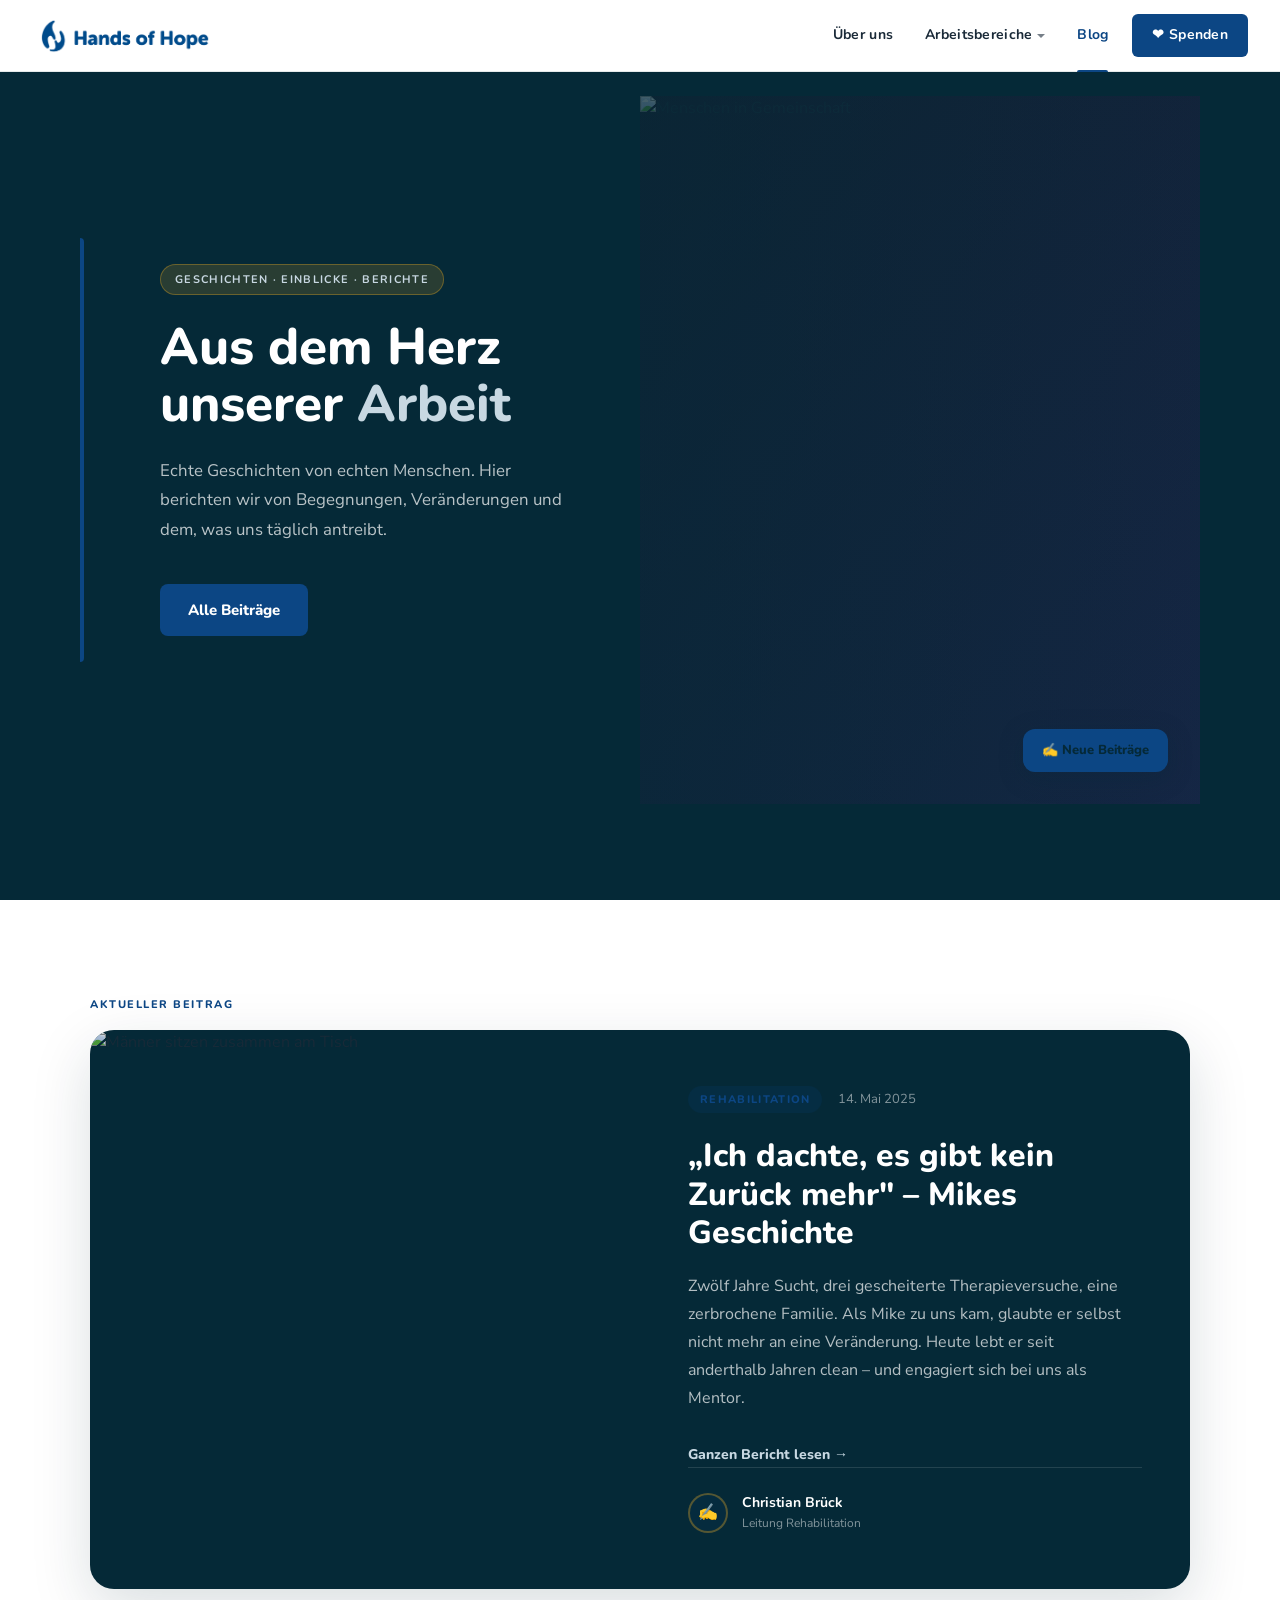
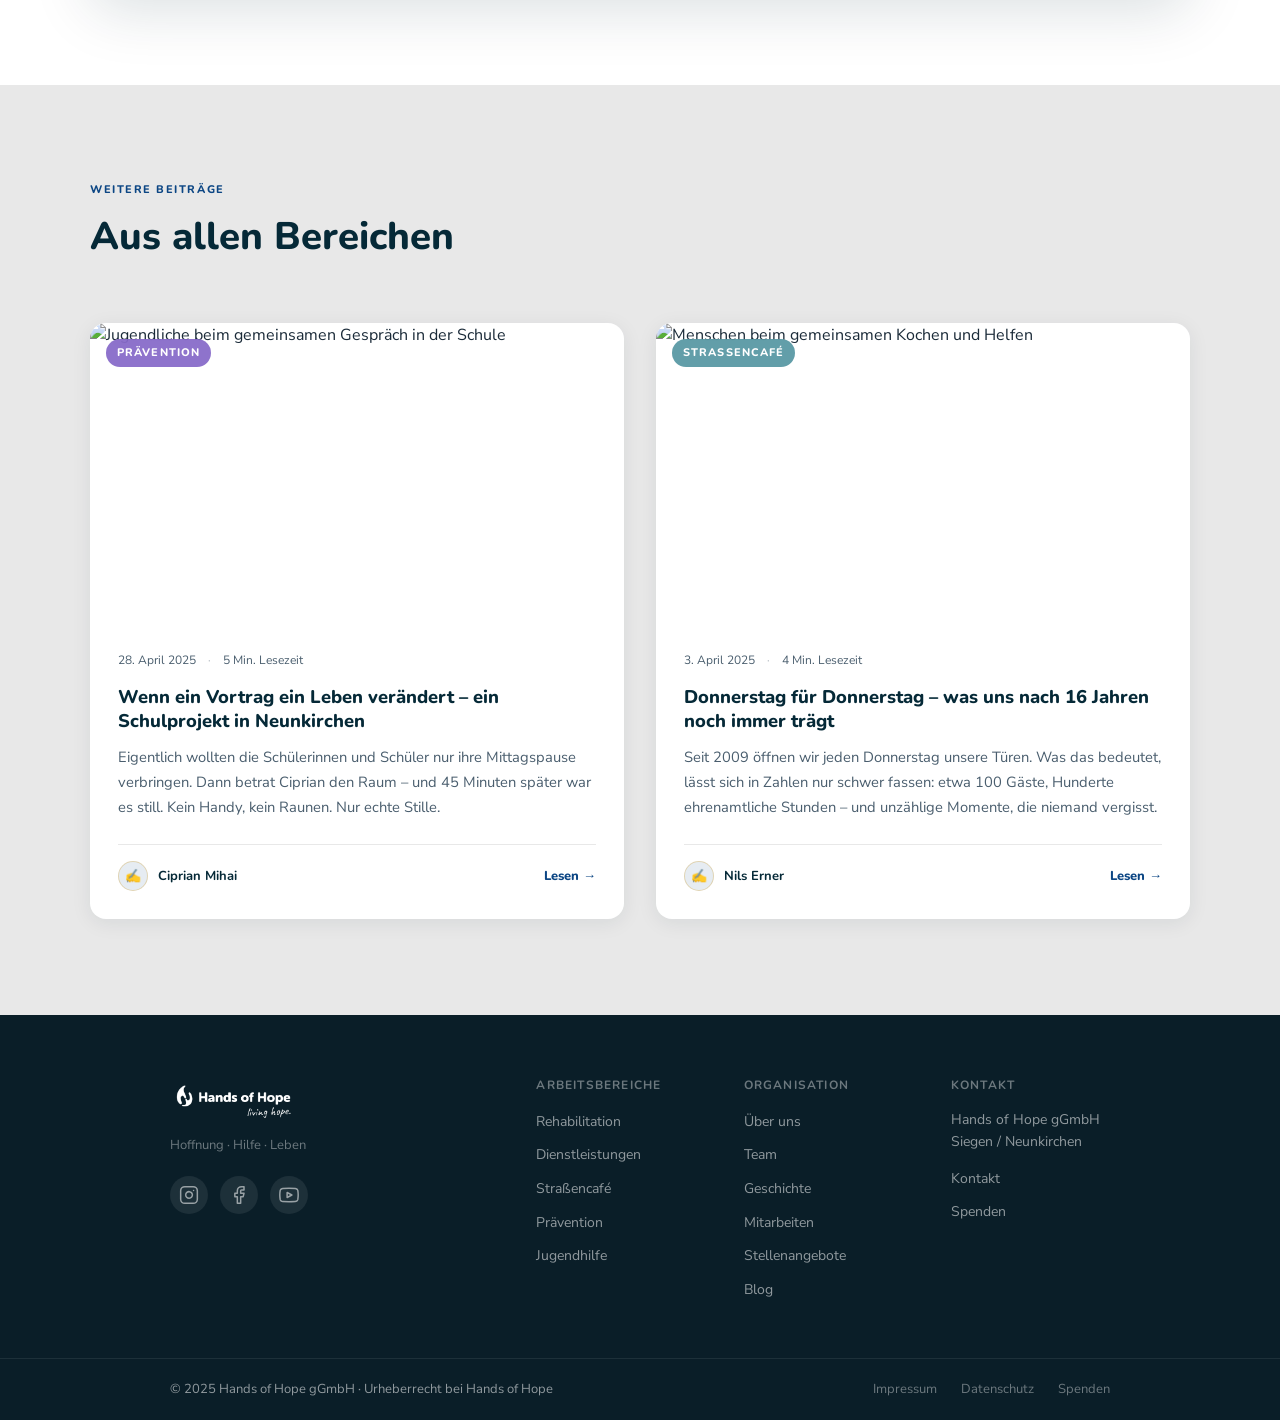
==== blog/index.html @ 9c991dd3 "Sync blog overview placeholder images with homepage blog section https://claude.ai/code/session_011L" ====
<!DOCTYPE html>
<html lang="de">
<head>
  <meta charset="UTF-8">
  <meta name="viewport" content="width=device-width, initial-scale=1.0">
  <meta name="description" content="Blog von Hands of Hope – Geschichten aus unserer Arbeit, Einblicke in Rehabilitation, Straßencafé und Prävention, und Berichte aus unserem Alltag.">
  <title>Blog – Hands of Hope</title>

  <!-- <link rel="icon" href="../assets/favicons/favicon.ico"> -->

  <link rel="stylesheet" href="../styles/main.css">
  <link rel="stylesheet" href="../styles/navigation.css">
  <link rel="stylesheet" href="../styles/layout.css">
  <link rel="stylesheet" href="../styles/typography.css">
  <link rel="stylesheet" href="../styles/sections.css">
  <link rel="stylesheet" href="../styles/forms.css">
  <link rel="stylesheet" href="../styles/gallery.css">
  <link rel="stylesheet" href="../styles/responsive.css">

  <script src="../scripts/includes.js" defer></script>
  <script src="../scripts/navigation.js" defer></script>
  <script src="../scripts/animations.js" defer></script>
  <script src="../scripts/lazyload.js" defer></script>

  <style>
    /* ── REVEAL ── */
    .reveal {
      opacity: 0;
      transform: translateY(24px);
      transition: opacity 0.55s ease, transform 0.55s ease;
    }
    .reveal.revealed { opacity: 1; transform: none; }
    .reveal-delay-1 { transition-delay: 0.1s; }
    .reveal-delay-2 { transition-delay: 0.2s; }
    .reveal-delay-3 { transition-delay: 0.3s; }

    /* ── BLOG ACCENT TOKENS ── */
    :root {
      --blog:      #0c4684;
      --blog-dark: #083672;
      --blog-mid:  #c8d8e2;
      --blog-dim:  rgba(12,70,132,0.1);
    }

    /* ── HERO ── */
    .hero { min-height: 100vh; }
    .hero-content { position: relative; }
    .hero-content::before {
      content: ''; position: absolute; left: 0; top: 20%; bottom: 20%;
      width: 4px; background: var(--blog); border-radius: 0 4px 4px 0;
    }
    .hero h1 em { color: var(--blog-mid); }
    .blog-hero-tag {
      display: inline-flex; align-items: center; gap: 0.5rem;
      background: rgba(206,153,35,0.18); border: 1px solid rgba(206,153,35,0.4);
      color: var(--blog-mid);
      font-family: 'Nunito', sans-serif; font-weight: 700;
      font-size: 11px; letter-spacing: 0.12em; text-transform: uppercase;
      padding: 6px 14px; border-radius: 20px; margin-bottom: 1.5rem; width: fit-content;
    }
    .blog-hero-sub {
      font-size: 1.05rem; color: rgba(255,255,255,0.72);
      max-width: 440px; margin-bottom: 2.5rem; line-height: 1.75;
    }
    .blog-hero-actions { display: flex; gap: 1rem; flex-wrap: wrap; }
    .btn-blog-primary {
      background: var(--blog); color: var(--white);
      font-family: 'Nunito', sans-serif; font-weight: 800; font-size: 15px;
      padding: 14px 28px; border-radius: 8px; text-decoration: none;
      transition: background 0.2s, transform 0.15s; display: inline-block;
    }
    .btn-blog-primary:hover { background: var(--blog-dark); transform: translateY(-1px); }
    .btn-blog-ghost {
      border: 1px solid rgba(255,255,255,0.35); color: var(--white);
      font-family: 'Nunito', sans-serif; font-weight: 700; font-size: 15px;
      padding: 14px 28px; border-radius: 8px; text-decoration: none;
      transition: background 0.2s; display: inline-block;
    }
    .btn-blog-ghost:hover { background: rgba(255,255,255,0.08); }
    .hero-visual { background: #1a1a2e; }
    .hero-visual::after {
      content: ''; position: absolute; inset: 0; z-index: 1;
      background: linear-gradient(to right, rgba(5,41,55,0.55) 0%, rgba(5,41,55,0.08) 100%);
    }
    .blog-hero-badge {
      position: absolute; bottom: 2rem; right: 2rem; z-index: 2;
      background: var(--blog); color: var(--dark);
      font-family: 'Nunito', sans-serif; font-weight: 800; font-size: 13px;
      padding: 0.7rem 1.2rem; border-radius: 12px;
      box-shadow: 0 6px 24px rgba(5,41,55,0.3);
      display: flex; align-items: center; gap: 0.5rem;
    }

    /* ── SECTION LABELS ── */
    .blog-label {
      font-family: 'Nunito', sans-serif; font-weight: 800;
      font-size: 11px; letter-spacing: 0.14em; text-transform: uppercase;
      color: var(--blog); margin-bottom: 1rem;
    }
    .blog-title {
      font-family: 'Nunito', sans-serif; font-weight: 800;
      font-size: clamp(1.8rem, 3vw, 2.4rem); color: var(--dark);
      line-height: 1.15; margin-bottom: 1rem;
    }
    .blog-desc {
      font-size: 1.05rem; color: var(--text-light);
      max-width: 600px; line-height: 1.75; margin-bottom: 3rem;
    }

    /* ── FEATURED POST ── */
    .featured-section {
      background: var(--white);
      padding: var(--section-pad-v) var(--section-pad-h);
    }
    .featured-inner {
      max-width: var(--max-width); margin: 0 auto;
    }
    .featured-card {
      display: grid;
      grid-template-columns: 1fr 1fr;
      gap: 0;
      border-radius: var(--radius-xl);
      overflow: hidden;
      box-shadow: var(--shadow-deep);
      background: var(--dark);
      text-decoration: none;
      color: inherit;
      transition: transform 0.25s ease, box-shadow 0.25s ease;
    }
    .featured-card:hover {
      transform: translateY(-4px);
      box-shadow: 0 28px 70px rgba(5,41,55,0.22);
    }
    .featured-photo {
      position: relative;
      overflow: hidden;
      min-height: 420px;
    }
    .featured-photo img {
      width: 100%; height: 100%;
      object-fit: cover; object-position: center;
      display: block;
      transition: transform 0.45s ease;
    }
    .featured-card:hover .featured-photo img { transform: scale(1.04); }
    .featured-photo-overlay {
      position: absolute; inset: 0;
      background: linear-gradient(to right, rgba(5,41,55,0.18) 0%, rgba(5,41,55,0.02) 100%);
    }
    .featured-content {
      padding: 3.5rem 3rem;
      display: flex; flex-direction: column; justify-content: center;
    }
    .featured-meta {
      display: flex; align-items: center; gap: 1rem;
      margin-bottom: 1.5rem;
    }
    .featured-category {
      background: rgba(12,70,132,0.15); color: var(--blog);
      font-family: 'Nunito', sans-serif; font-weight: 800;
      font-size: 11px; letter-spacing: 0.12em; text-transform: uppercase;
      padding: 5px 12px; border-radius: 20px;
    }
    .featured-date {
      font-size: 13px; color: rgba(255,255,255,0.5);
    }
    .featured-content h2 {
      font-family: 'Nunito', sans-serif; font-weight: 800;
      font-size: clamp(1.5rem, 2.5vw, 2rem); line-height: 1.2;
      color: var(--white); margin-bottom: 1.25rem;
    }
    .featured-content p {
      font-size: 1rem; color: rgba(255,255,255,0.7);
      line-height: 1.75; margin-bottom: 2rem; max-width: 440px;
    }
    .featured-author {
      display: flex; align-items: center; gap: 0.85rem;
      padding-top: 1.5rem;
      border-top: 1px solid rgba(255,255,255,0.12);
    }
    .featured-author-avatar {
      width: 40px; height: 40px; border-radius: 50%;
      background: var(--blog-dim); border: 2px solid rgba(206,153,35,0.4);
      display: flex; align-items: center; justify-content: center;
      font-size: 16px; flex-shrink: 0;
    }
    .featured-author-name {
      font-family: 'Nunito', sans-serif; font-weight: 700;
      font-size: 14px; color: var(--white);
    }
    .featured-author-role {
      font-size: 12px; color: rgba(255,255,255,0.5);
    }
    .read-more {
      display: inline-flex; align-items: center; gap: 0.5rem;
      font-family: 'Nunito', sans-serif; font-weight: 800; font-size: 14px;
      color: var(--blog-mid);
      transition: gap 0.2s;
    }
    .featured-card:hover .read-more { gap: 0.85rem; }

    /* ── POSTS GRID ── */
    .posts-section {
      background: var(--light-bg);
      padding: var(--section-pad-v) var(--section-pad-h);
    }
    .posts-inner { max-width: var(--max-width); margin: 0 auto; }
    .posts-header {
      display: flex; align-items: flex-end; justify-content: space-between;
      margin-bottom: 3rem; gap: 2rem; flex-wrap: wrap;
    }
    .posts-grid {
      display: grid;
      grid-template-columns: repeat(2, 1fr);
      gap: 2rem;
    }
    .post-card {
      background: var(--white);
      border-radius: var(--radius-lg);
      overflow: hidden;
      box-shadow: var(--shadow-card);
      text-decoration: none; color: inherit;
      transition: transform 0.25s ease, box-shadow 0.25s ease;
      display: flex; flex-direction: column;
    }
    .post-card:hover {
      transform: translateY(-4px);
      box-shadow: var(--shadow-hover);
    }
    .post-photo {
      position: relative; overflow: hidden;
      aspect-ratio: 16/9;
    }
    .post-photo img {
      width: 100%; height: 100%;
      object-fit: cover; object-position: center; display: block;
      transition: transform 0.45s ease;
    }
    .post-card:hover .post-photo img { transform: scale(1.05); }
    .post-category-badge {
      position: absolute; top: 1rem; left: 1rem; z-index: 1;
      font-family: 'Nunito', sans-serif; font-weight: 800;
      font-size: 11px; letter-spacing: 0.1em; text-transform: uppercase;
      padding: 5px 11px; border-radius: 20px;
      backdrop-filter: blur(8px);
    }
    .badge-rehab    { background: rgba(194,116,64,0.85); color: #fff; }
    .badge-cafe     { background: rgba(71,142,154,0.85); color: #fff; }
    .badge-prev     { background: rgba(123,91,196,0.85); color: #fff; }
    .badge-dienst   { background: rgba(58,140,110,0.85); color: #fff; }
    .badge-allg     { background: rgba(5,41,55,0.75);    color: rgba(255,255,255,0.9); }
    .post-body {
      padding: 1.75rem;
      flex: 1; display: flex; flex-direction: column;
    }
    .post-meta {
      display: flex; align-items: center; gap: 0.75rem;
      margin-bottom: 0.9rem; font-size: 12px; color: var(--text-light);
    }
    .post-meta-dot { opacity: 0.4; }
    .post-card h3 {
      font-family: 'Nunito', sans-serif; font-weight: 800;
      font-size: 1.15rem; line-height: 1.3;
      color: var(--dark); margin-bottom: 0.75rem;
    }
    .post-card p {
      font-size: 0.92rem; color: var(--text-light);
      line-height: 1.7; margin-bottom: 1.5rem; flex: 1;
    }
    .post-footer {
      display: flex; align-items: center; justify-content: space-between;
      padding-top: 1rem;
      border-top: 1px solid var(--light-bg);
    }
    .post-author {
      display: flex; align-items: center; gap: 0.6rem;
    }
    .post-author-avatar {
      width: 30px; height: 30px; border-radius: 50%;
      background: var(--blog-dim); border: 1.5px solid rgba(206,153,35,0.3);
      display: flex; align-items: center; justify-content: center;
      font-size: 13px;
    }
    .post-author-name {
      font-family: 'Nunito', sans-serif; font-weight: 700;
      font-size: 13px; color: var(--dark);
    }
    .post-read-more {
      font-family: 'Nunito', sans-serif; font-weight: 800; font-size: 13px;
      color: var(--blog); display: inline-flex; align-items: center; gap: 0.35rem;
      transition: gap 0.2s;
    }
    .post-card:hover .post-read-more { gap: 0.6rem; }

    /* ── RESPONSIVE ── */
    @media (max-width: 900px) {
      .featured-card { grid-template-columns: 1fr; }
      .featured-photo { min-height: 260px; }
      .posts-grid { grid-template-columns: 1fr; }
      .posts-header { flex-direction: column; align-items: flex-start; }
      .hero-visual { height: 260px; }
    }
    @media (max-width: 600px) {
      .blog-hero-badge { display: none; }
    }
  </style>
</head>
<body>

  <div data-include="header"></div>

  <main id="main-content">

    <!-- HERO -->
    <section class="hero" aria-label="Blog">
      <div class="hero-content">
        <span class="blog-hero-tag">Geschichten · Einblicke · Berichte</span>
        <h1>Aus dem Herz<br>unserer <em>Arbeit</em></h1>
        <p class="blog-hero-sub">Echte Geschichten von echten Menschen. Hier berichten wir von Begegnungen, Veränderungen und dem, was uns täglich antreibt.</p>
        <div class="blog-hero-actions">
          <a href="#beitraege" class="btn-blog-primary">Alle Beiträge</a>
        </div>
      </div>
      <div class="hero-visual" aria-hidden="true">
        <div class="hero-photo-wrap">
          <img
              src="https://images.unsplash.com/photo-1506794778202-cad84cf45f1d?w=1200&q=80"
            alt="Menschen in Gemeinschaft"
            loading="eager"
          >
          <div class="hero-photo-overlay"></div>
        </div>
        <div class="blog-hero-badge">✍️ Neue Beiträge</div>
      </div>
    </section>


    <!-- FEATURED POST -->
    <section class="featured-section" aria-label="Aktueller Beitrag">
      <div class="featured-inner">

        <div class="blog-label reveal">Aktueller Beitrag</div>
        <a href="#" class="featured-card reveal">
          <div class="featured-photo">
            <img
              src="https://images.unsplash.com/photo-1506794778202-cad84cf45f1d?w=1200&q=80"
              alt="Männer sitzen zusammen am Tisch"
              loading="lazy"
            >
            <div class="featured-photo-overlay"></div>
          </div>
          <div class="featured-content">
            <div class="featured-meta">
              <span class="featured-category">Rehabilitation</span>
              <span class="featured-date">14. Mai 2025</span>
            </div>
            <h2>„Ich dachte, es gibt kein Zurück mehr" – Mikes Geschichte</h2>
            <p>
              Zwölf Jahre Sucht, drei gescheiterte Therapieversuche, eine zerbrochene Familie. Als Mike zu uns kam, glaubte er selbst nicht mehr an eine Veränderung. Heute lebt er seit anderthalb Jahren clean – und engagiert sich bei uns als Mentor.
            </p>
            <span class="read-more">Ganzen Bericht lesen →</span>
            <div class="featured-author">
              <div class="featured-author-avatar">✍️</div>
              <div>
                <div class="featured-author-name">Christian Brück</div>
                <div class="featured-author-role">Leitung Rehabilitation</div>
              </div>
            </div>
          </div>
        </a>

      </div>
    </section>


    <!-- POSTS GRID -->
    <section class="posts-section" id="beitraege" aria-label="Weitere Beiträge">
      <div class="posts-inner">

        <div class="posts-header">
          <div>
            <div class="blog-label reveal">Weitere Beiträge</div>
            <h2 class="blog-title reveal">Aus allen Bereichen</h2>
          </div>
        </div>

        <div class="posts-grid">

          <!-- Post 2 -->
          <a href="#" class="post-card reveal">
            <div class="post-photo">
              <img
                src="https://images.unsplash.com/photo-1509062522246-3755977927d7?w=800&q=80"
                alt="Jugendliche beim gemeinsamen Gespräch in der Schule"
                loading="lazy"
              >
              <span class="post-category-badge badge-prev">Prävention</span>
            </div>
            <div class="post-body">
              <div class="post-meta">
                <span>28. April 2025</span>
                <span class="post-meta-dot">·</span>
                <span>5 Min. Lesezeit</span>
              </div>
              <h3>Wenn ein Vortrag ein Leben verändert – ein Schulprojekt in Neunkirchen</h3>
              <p>
                Eigentlich wollten die Schülerinnen und Schüler nur ihre Mittagspause verbringen. Dann betrat Ciprian den Raum – und 45 Minuten später war es still. Kein Handy, kein Raunen. Nur echte Stille.
              </p>
              <div class="post-footer">
                <div class="post-author">
                  <div class="post-author-avatar">✍️</div>
                  <span class="post-author-name">Ciprian Mihai</span>
                </div>
                <span class="post-read-more">Lesen →</span>
              </div>
            </div>
          </a>

          <!-- Post 3 -->
          <a href="#" class="post-card reveal reveal-delay-1">
            <div class="post-photo">
              <img
                src="https://images.unsplash.com/photo-1445116572660-236099ec97a0?w=800&q=80"
                alt="Menschen beim gemeinsamen Kochen und Helfen"
                loading="lazy"
              >
              <span class="post-category-badge badge-cafe">Straßencafé</span>
            </div>
            <div class="post-body">
              <div class="post-meta">
                <span>3. April 2025</span>
                <span class="post-meta-dot">·</span>
                <span>4 Min. Lesezeit</span>
              </div>
              <h3>Donnerstag für Donnerstag – was uns nach 16 Jahren noch immer trägt</h3>
              <p>
                Seit 2009 öffnen wir jeden Donnerstag unsere Türen. Was das bedeutet, lässt sich in Zahlen nur schwer fassen: etwa 100 Gäste, Hunderte ehrenamtliche Stunden – und unzählige Momente, die niemand vergisst.
              </p>
              <div class="post-footer">
                <div class="post-author">
                  <div class="post-author-avatar">✍️</div>
                  <span class="post-author-name">Nils Erner</span>
                </div>
                <span class="post-read-more">Lesen →</span>
              </div>
            </div>
          </a>

        </div>
      </div>
    </section>



  </main>

  <div data-include="footer"></div>

</body>
</html>
---- styles/main.css ----
/* ============================================================
   HANDS OF HOPE – main.css
   Design Tokens, Reset, Base
   ============================================================ */

/* ── GOOGLE FONTS ── */
@import url('https://fonts.googleapis.com/css2?family=Nunito:wght@400;600;700;800;900&family=Nunito+Sans:wght@400;500;600&display=swap');

/* ── DESIGN TOKENS ── */
:root {
  /* Brand Colours */
  --dark:       #052937;
  --blue:       #0c4684;
  --mid-blue:   #c8d8e2;
  --light-bg:   #e8e8e8;
  --house:      #478e9a;   /* Straßencafé */
  --green:      #7f9628;   /* Dienstleistungen */
  --yellow:     #ce9923;   /* Blog / Highlights */
  --red:        #da4f38;   /* Prävention */
  --white:      #ffffff;

  /* Text */
  --text:       #1a2a38;
  --text-light: #4a5e6e;

  /* Spacing */
  --section-pad-v: 6rem;
  --section-pad-h: 5rem;
  --max-width: 1100px;

  /* Border Radius */
  --radius-sm:  6px;
  --radius-md:  12px;
  --radius-lg:  16px;
  --radius-xl:  24px;

  /* Shadows */
  --shadow-card:  0 4px 20px rgba(5,41,55,0.08);
  --shadow-hover: 0 12px 40px rgba(5,41,55,0.14);
  --shadow-deep:  0 20px 60px rgba(5,41,55,0.15);

  /* Transitions */
  --transition: 0.22s ease;

  /* Nav */
  --nav-height: 72px;
}

/* ── RESET ── */
*, *::before, *::after {
  box-sizing: border-box;
  margin: 0;
  padding: 0;
}

html {
  scroll-behavior: smooth;
  -webkit-text-size-adjust: 100%;
}

body {
  font-family: 'Nunito Sans', sans-serif;
  font-size: 16px;
  line-height: 1.6;
  color: var(--text);
  background: var(--white);
  -webkit-font-smoothing: antialiased;
  -moz-osx-font-smoothing: grayscale;
}

img, svg, video {
  display: block;
  max-width: 100%;
}

a {
  color: inherit;
  text-decoration: none;
}

ul, ol { list-style: none; }

button {
  cursor: pointer;
  border: none;
  background: none;
  font: inherit;
}

input, textarea, select {
  font: inherit;
  color: inherit;
}

/* ── TYPOGRAPHY BASE ── */
h1, h2, h3, h4, h5, h6 {
  font-family: 'Nunito', sans-serif;
  font-weight: 800;
  line-height: 1.15;
  color: var(--dark);
}

/* ── UTILITY CLASSES ── */
.section-inner {
  max-width: var(--max-width);
  margin: 0 auto;
}

.section-label {
  font-family: 'Nunito', sans-serif;
  font-weight: 800;
  font-size: 11px;
  letter-spacing: 0.14em;
  text-transform: uppercase;
  color: var(--blue);
  margin-bottom: 0.85rem;
  display: block;
}

.section-title {
  font-size: clamp(1.8rem, 3vw, 2.5rem);
  color: var(--dark);
  margin-bottom: 1.1rem;
}

.section-desc {
  font-size: 1.05rem;
  color: var(--text-light);
  max-width: 560px;
  line-height: 1.75;
  margin-bottom: 2.75rem;
}

/* ── BUTTONS ── */
.btn {
  display: inline-flex;
  align-items: center;
  gap: 0.5rem;
  font-family: 'Nunito', sans-serif;
  font-weight: 800;
  font-size: 15px;
  padding: 13px 26px;
  border-radius: var(--radius-sm);
  text-decoration: none;
  transition: background var(--transition), transform var(--transition), color var(--transition), border-color var(--transition);
  cursor: pointer;
  border: 2px solid transparent;
  white-space: nowrap;
}

.btn-primary {
  background: var(--mid-blue);
  color: var(--dark);
}
.btn-primary:hover {
  background: #dae8f0;
  transform: translateY(-1px);
}

.btn-blue {
  background: var(--blue);
  color: var(--white);
}
.btn-blue:hover {
  background: var(--dark);
  transform: translateY(-1px);
}

.btn-ghost {
  border-color: rgba(255,255,255,0.35);
  color: var(--white);
}
.btn-ghost:hover {
  background: rgba(255,255,255,0.08);
}

.btn-outline {
  border-color: var(--blue);
  color: var(--blue);
}
.btn-outline:hover {
  background: var(--blue);
  color: var(--white);
}

/* ── SKIP LINK (Accessibility) ── */
.skip-link {
  position: absolute;
  top: -100px;
  left: 1rem;
  background: var(--blue);
  color: var(--white);
  padding: 0.5rem 1rem;
  border-radius: 0 0 var(--radius-sm) var(--radius-sm);
  font-family: 'Nunito', sans-serif;
  font-weight: 700;
  z-index: 9999;
  transition: top 0.2s;
}
.skip-link:focus { top: 0; }

/* ── VISUALLY HIDDEN ── */
.sr-only {
  position: absolute;
  width: 1px;
  height: 1px;
  padding: 0;
  margin: -1px;
  overflow: hidden;
  clip: rect(0,0,0,0);
  white-space: nowrap;
  border: 0;
}

/* ── PAGE LOAD TRANSITION ── */
body {
  opacity: 0;
  animation: pageIn 0.35s ease forwards;
  animation-delay: 0.05s;
}

@keyframes pageIn {
  to { opacity: 1; }
}

/* ── COMPONENT LOADING STATE ── */
[data-include] {
  min-height: var(--nav-height); /* prevent layout shift while header loads */
}
---- styles/navigation.css ----
/* ============================================================
   HANDS OF HOPE – navigation.css
   ============================================================ */

/* ── NAV WRAPPER ── */
body > nav {
  position: fixed;
  top: 0; left: 0; right: 0;
  z-index: 200;
  height: var(--nav-height);
  background: var(--white);
  border-bottom: 1px solid rgba(5,41,55,0.1);
  padding: 0 2rem;
  display: flex;
  align-items: center;
  justify-content: space-between;
  transition: box-shadow var(--transition);
}

body > nav.scrolled {
  box-shadow: 0 2px 20px rgba(5,41,55,0.08);
}

/* ── LOGO ── */
.nav-logo {
  display: flex;
  align-items: center;
  flex-shrink: 0;
  text-decoration: none;
}

.nav-logo img {
  height: 50px;
  width: auto;
}

/* Fallback text logo (shown when image missing) */
.nav-logo-text {
  font-family: 'Nunito', sans-serif;
  font-weight: 900;
  font-size: 1.15rem;
  color: var(--dark);
  letter-spacing: -0.02em;
}

.nav-logo-text span { color: var(--blue); }

/* ── MAIN LINKS ── */
.nav-links {
  display: flex;
  align-items: center;
  gap: 0;
  list-style: none;
}

.nav-links > li { position: relative; }

.nav-links > li > a {
  display: flex;
  align-items: center;
  height: var(--nav-height);
  padding: 0 1rem;
  font-family: 'Nunito', sans-serif;
  font-weight: 700;
  font-size: 14px;
  color: var(--text);
  letter-spacing: 0.02em;
  transition: color var(--transition);
  white-space: nowrap;
}

.nav-links > li > a:hover { color: var(--blue); }
.nav-links > li > a.active { color: var(--blue); }

/* active bar indicator */
.nav-links > li > a.active::after {
  content: '';
  position: absolute;
  bottom: 0;
  left: 1rem;
  right: 1rem;
  height: 2px;
  background: var(--blue);
  border-radius: 2px 2px 0 0;
}

/* ── SPENDEN BUTTON (last item) ── */
.nav-links > li.nav-cta {
  display: flex;
  align-items: center;
  margin-left: 0.5rem;
}

.nav-links > li.nav-cta > a {
  height: auto;
  background: var(--blue);
  color: var(--white);
  padding: 10px 20px;
  border-radius: var(--radius-sm);
  font-size: 14px;
  transition: background var(--transition);
}

.nav-links > li.nav-cta > a:hover {
  background: var(--dark);
  color: var(--white);
}

.nav-links > li.nav-cta > a.active::after { display: none; }

/* ── DROPDOWN ── */
.nav-dropdown {
  position: absolute;
  top: calc(var(--nav-height) - 2px);
  left: 0;
  min-width: 220px;
  background: var(--white);
  border: 1px solid rgba(5,41,55,0.1);
  border-top: 2px solid var(--blue);
  border-radius: 0 0 var(--radius-md) var(--radius-md);
  box-shadow: 0 8px 30px rgba(5,41,55,0.12);
  padding: 0.5rem 0;
  list-style: none;
  opacity: 0;
  pointer-events: none;
  transform: translateY(6px);
  transition: opacity 0.2s ease, transform 0.2s ease;
  z-index: 201;
}

.nav-links > li:hover .nav-dropdown,
.nav-links > li:focus-within .nav-dropdown {
  opacity: 1;
  pointer-events: all;
  transform: translateY(0);
}

.nav-dropdown li a {
  display: block;
  padding: 0.6rem 1.25rem;
  font-family: 'Nunito', sans-serif;
  font-weight: 600;
  font-size: 13.5px;
  color: var(--text);
  transition: background var(--transition), color var(--transition);
}

.nav-dropdown li a:hover {
  background: var(--light-bg);
  color: var(--blue);
}

/* dropdown arrow indicator */
.nav-has-dropdown > a::after {
  content: '';
  display: inline-block;
  width: 0;
  height: 0;
  border-left: 4px solid transparent;
  border-right: 4px solid transparent;
  border-top: 4px solid currentColor;
  margin-left: 5px;
  transition: transform 0.2s;
  opacity: 0.6;
}

.nav-has-dropdown:hover > a::after {
  transform: rotate(180deg);
}

/* ── BURGER BUTTON ── */
.burger {
  display: none;
  flex-direction: column;
  justify-content: center;
  gap: 5px;
  width: 40px;
  height: 40px;
  background: none;
  border: none;
  cursor: pointer;
  padding: 4px;
  border-radius: var(--radius-sm);
  transition: background var(--transition);
}

.burger:hover { background: rgba(5,41,55,0.06); }

.burger span {
  display: block;
  width: 24px;
  height: 2px;
  background: var(--dark);
  border-radius: 2px;
  transition: transform 0.25s ease, opacity 0.25s ease;
  transform-origin: center;
}

.burger.open span:nth-child(1) { transform: translateY(7px) rotate(45deg); }
.burger.open span:nth-child(2) { opacity: 0; transform: scaleX(0); }
.burger.open span:nth-child(3) { transform: translateY(-7px) rotate(-45deg); }

/* ── PAGE OFFSET ── */
.nav-spacer {
  height: var(--nav-height);
}

/* ── RESPONSIVE ── */
@media (max-width: 900px) {
  body > nav { padding: 0 1.5rem; }

  .burger { display: flex; }

  .nav-links {
    position: fixed;
    top: var(--nav-height);
    left: 0; right: 0;
    background: var(--white);
    border-bottom: 1px solid rgba(5,41,55,0.1);
    flex-direction: column;
    align-items: stretch;
    padding: 1rem 1.5rem 1.5rem;
    gap: 0;
    transform: translateY(-110%);
    opacity: 0;
    transition: transform 0.28s ease, opacity 0.28s ease;
    pointer-events: none;
    z-index: 199;
    box-shadow: 0 8px 24px rgba(5,41,55,0.1);
  }

  .nav-links.open {
    transform: translateY(0);
    opacity: 1;
    pointer-events: all;
  }

  .nav-links > li > a {
    height: auto;
    padding: 0.75rem 0;
    font-size: 16px;
    border-bottom: 1px solid rgba(5,41,55,0.06);
  }

  .nav-links > li > a.active::after { display: none; }

  .nav-links > li.nav-cta {
    margin-left: 0;
    margin-top: 0.75rem;
  }

  .nav-links > li.nav-cta > a {
    display: block;
    text-align: center;
    padding: 12px 20px;
    border-bottom: none;
    border-radius: var(--radius-sm);
    width: 100%;
    box-sizing: border-box;
  }

  .nav-dropdown {
    position: static;
    opacity: 1;
    pointer-events: all;
    transform: none;
    box-shadow: none;
    border: none;
    border-top: none;
    border-left: 3px solid var(--light-bg);
    border-radius: 0;
    padding: 0;
    margin-left: 1rem;
    display: block;
  }

  .nav-links > li.open .nav-dropdown { display: block; }
  .nav-dropdown li a { font-size: 14px; padding: 0.5rem 0.75rem; }

  .nav-has-dropdown > a::after { float: right; margin-top: 8px; }
}
---- styles/layout.css ----
/* ============================================================
   HANDS OF HOPE – layout.css
   Grid, flex, spacing utilities
   ============================================================ */

/* ── CONTAINERS ── */
.container {
  max-width: var(--max-width);
  margin: 0 auto;
  padding: 0 var(--section-pad-h);
}

.container-wide {
  max-width: 1300px;
  margin: 0 auto;
}

.container-narrow {
  max-width: 720px;
  margin: 0 auto;
}

/* ── GRID HELPERS ── */
.grid-2 { display: grid; grid-template-columns: 1fr 1fr; gap: 2rem; }
.grid-3 { display: grid; grid-template-columns: repeat(3, 1fr); gap: 1.5rem; }
.grid-4 { display: grid; grid-template-columns: repeat(4, 1fr); gap: 1.5rem; }

/* ── FLEX HELPERS ── */
.flex         { display: flex; }
.flex-center  { display: flex; align-items: center; justify-content: center; }
.flex-between { display: flex; align-items: center; justify-content: space-between; }
.flex-col     { display: flex; flex-direction: column; }
.flex-wrap    { flex-wrap: wrap; }
.gap-1        { gap: 0.5rem; }
.gap-2        { gap: 1rem; }
.gap-3        { gap: 1.5rem; }
.gap-4        { gap: 2rem; }

/* ── SPACING ── */
.mt-1 { margin-top: 0.5rem; }
.mt-2 { margin-top: 1rem; }
.mt-3 { margin-top: 1.5rem; }
.mt-4 { margin-top: 2rem; }
.mt-6 { margin-top: 3rem; }
.mb-1 { margin-bottom: 0.5rem; }
.mb-2 { margin-bottom: 1rem; }
.mb-3 { margin-bottom: 1.5rem; }
.mb-4 { margin-bottom: 2rem; }
.mb-6 { margin-bottom: 3rem; }

/* ── TEXT ALIGN ── */
.text-center { text-align: center; }
.text-right  { text-align: right; }

/* ── DISPLAY ── */
.hidden { display: none !important; }
.block  { display: block; }

/* ── ASPECT RATIOS ── */
.aspect-16-9 { aspect-ratio: 16/9; }
.aspect-4-3  { aspect-ratio: 4/3; }
.aspect-1    { aspect-ratio: 1; }

/* ── IMAGE FILL ── */
.img-fill {
  width: 100%;
  height: 100%;
  object-fit: cover;
}

/* ── DIVIDER ── */
.divider {
  height: 1px;
  background: var(--light-bg);
  border: none;
  margin: 2rem 0;
}

/* ── CARD BASE ── */
.card {
  background: var(--white);
  border-radius: var(--radius-lg);
  box-shadow: var(--shadow-card);
  overflow: hidden;
}

/* ── BADGE ── */
.badge {
  display: inline-flex;
  align-items: center;
  font-family: 'Nunito', sans-serif;
  font-weight: 700;
  font-size: 11px;
  letter-spacing: 0.08em;
  text-transform: uppercase;
  padding: 4px 10px;
  border-radius: 20px;
}

.badge-blue  { background: rgba(12,70,132,0.1);  color: var(--blue); }
.badge-green { background: rgba(127,150,40,0.1); color: var(--green); }
.badge-red   { background: rgba(218,79,56,0.1);  color: var(--red); }
.badge-house { background: rgba(71,142,154,0.1); color: var(--house); }

/* ── ICON BOX ── */
.icon-box {
  width: 52px;
  height: 52px;
  border-radius: var(--radius-md);
  display: flex;
  align-items: center;
  justify-content: center;
  font-size: 24px;
  flex-shrink: 0;
}
---- styles/typography.css ----
/* ============================================================
   HANDS OF HOPE – typography.css
   ============================================================ */

/* ── HEADINGS ── */
h1 { font-size: clamp(2rem, 5vw, 3.5rem); }
h2 { font-size: clamp(1.7rem, 3vw, 2.5rem); }
h3 { font-size: clamp(1.2rem, 2vw, 1.5rem); }
h4 { font-size: 1.1rem; }
h5 { font-size: 1rem; }
h6 { font-size: 0.9rem; }

/* ── BODY TEXT ── */
p { margin-bottom: 1em; }
p:last-child { margin-bottom: 0; }

.lead {
  font-size: 1.15rem;
  line-height: 1.75;
  color: var(--text-light);
}

.small {
  font-size: 0.875rem;
  color: var(--text-light);
}

.caption {
  font-size: 0.8rem;
  color: var(--text-light);
  letter-spacing: 0.02em;
}

/* ── ACCENT TEXT ── */
.text-blue   { color: var(--blue); }
.text-dark   { color: var(--dark); }
.text-light  { color: var(--text-light); }
.text-white  { color: var(--white); }
.text-green  { color: var(--green); }
.text-red    { color: var(--red); }
.text-house  { color: var(--house); }

/* ── PROSE CONTENT ── */
.prose {
  max-width: 680px;
  line-height: 1.8;
  color: var(--text);
}

.prose h2 {
  font-size: clamp(1.4rem, 2.5vw, 1.9rem);
  color: var(--dark);
  margin: 2.5rem 0 1rem;
}

.prose h3 {
  font-size: 1.2rem;
  color: var(--dark);
  margin: 2rem 0 0.75rem;
}

.prose p { margin-bottom: 1.25rem; }

.prose ul, .prose ol {
  margin: 0 0 1.25rem 1.5rem;
  list-style: disc;
}

.prose ol { list-style: decimal; }

.prose li { margin-bottom: 0.4rem; }

.prose a {
  color: var(--blue);
  text-decoration: underline;
  text-underline-offset: 3px;
}

.prose a:hover { color: var(--dark); }

.prose strong {
  font-weight: 700;
  color: var(--dark);
}

.prose blockquote {
  border-left: 3px solid var(--mid-blue);
  padding: 0.75rem 1.5rem;
  margin: 1.5rem 0;
  background: var(--light-bg);
  border-radius: 0 var(--radius-sm) var(--radius-sm) 0;
  font-style: italic;
  color: var(--text-light);
}

/* ── PAGE HEADER (subpages) ── */
.page-header {
  background: var(--dark);
  padding: 5rem var(--section-pad-h) 3.5rem;
  position: relative;
  overflow: hidden;
}

.page-header-bg {
  position: absolute;
  inset: 0;
  object-fit: cover;
  width: 100%;
  height: 100%;
  opacity: 0.25;
}

.page-header-inner {
  position: relative;
  z-index: 1;
  max-width: var(--max-width);
  margin: 0 auto;
}

.page-header .breadcrumb {
  font-family: 'Nunito', sans-serif;
  font-weight: 600;
  font-size: 12px;
  letter-spacing: 0.08em;
  text-transform: uppercase;
  color: var(--mid-blue);
  margin-bottom: 1rem;
  display: flex;
  align-items: center;
  gap: 0.5rem;
}

.page-header .breadcrumb a {
  color: rgba(200,216,226,0.7);
  transition: color var(--transition);
}
.page-header .breadcrumb a:hover { color: var(--mid-blue); }

.page-header .breadcrumb .sep { opacity: 0.4; }

.page-header h1 {
  font-size: clamp(2rem, 4vw, 3rem);
  color: var(--white);
  margin-bottom: 0.75rem;
}

.page-header .lead {
  color: rgba(255,255,255,0.72);
  max-width: 600px;
}
---- styles/sections.css ----
/* ============================================================
   HANDS OF HOPE – sections.css
   Section-level layouts and components
   ============================================================ */

/* ── SECTION BASE ── */
section {
  padding: var(--section-pad-v) var(--section-pad-h);
}

/* ── HERO ── */
.hero {
  background: var(--dark);
  min-height: calc(100vh - var(--nav-height));
  display: grid;
  grid-template-columns: 1fr 1fr;
  overflow: hidden;
}

.hero-content {
  display: flex;
  flex-direction: column;
  justify-content: center;
  padding: 5rem 4rem 5rem 5rem;
  color: var(--white);
}

.hero-tag {
  display: inline-block;
  background: rgba(200,216,226,0.15);
  border: 1px solid rgba(200,216,226,0.35);
  color: var(--mid-blue);
  font-family: 'Nunito', sans-serif;
  font-weight: 700;
  font-size: 11px;
  letter-spacing: 0.12em;
  text-transform: uppercase;
  padding: 6px 14px;
  border-radius: 20px;
  margin-bottom: 1.5rem;
  width: fit-content;
}

.hero h1 {
  font-size: clamp(2.2rem, 4vw, 3.4rem);
  line-height: 1.1;
  margin-bottom: 1.5rem;
  color: var(--white);
}

.hero h1 em {
  font-style: normal;
  color: var(--mid-blue);
}

.hero-sub {
  font-size: 1.05rem;
  color: rgba(255,255,255,0.72);
  max-width: 440px;
  margin-bottom: 2.5rem;
  line-height: 1.75;
}

.hero-actions {
  display: flex;
  gap: 1rem;
  flex-wrap: wrap;
}

.hero-visual {
  position: relative;
  overflow: hidden;
}

.hero-photo-wrap {
  position: absolute;
  inset: 0;
}

.hero-photo-wrap > img {
  width: 100%;
  height: 100%;
  object-fit: cover;
  object-position: center;
}

.hero-photo-overlay {
  position: absolute;
  inset: 0;
  background: linear-gradient(135deg, rgba(5,41,55,0.45) 0%, rgba(12,70,132,0.28) 100%);
  display: flex;
  align-items: center;
  justify-content: center;
}

/* Subpage hero (shorter) */
.hero-sub-page {
  min-height: 340px;
  padding: 5rem var(--section-pad-h) 3.5rem;
  background: var(--dark);
  display: flex;
  align-items: flex-end;
  position: relative;
  overflow: hidden;
}

.hero-sub-page .hero-bg {
  position: absolute;
  inset: 0;
  object-fit: cover;
  width: 100%;
  height: 100%;
  opacity: 0.3;
}

.hero-sub-page .hero-content {
  position: relative;
  z-index: 1;
  padding: 0;
  max-width: var(--max-width);
  margin: 0 auto;
  width: 100%;
}

/* ── BEREICHE / WORK CARDS ── */
.bereiche { background: var(--light-bg); }

.bereiche-grid {
  display: grid;
  grid-template-columns: repeat(2, 1fr);
  gap: 1.5rem;
}

.bereich-card {
  background: var(--white);
  border-radius: var(--radius-lg);
  padding: 2rem;
  text-decoration: none;
  color: inherit;
  display: block;
  border-top: 4px solid transparent;
  transition: transform var(--transition), box-shadow var(--transition);
  position: relative;
  overflow: hidden;
}

.bereich-card:hover {
  transform: translateY(-4px);
  box-shadow: var(--shadow-hover);
}

.bereich-card.reha    { border-top-color: var(--blue); }
.bereich-card.dienst  { border-top-color: var(--green); }
.bereich-card.cafe    { border-top-color: var(--house); }
.bereich-card.prev    { border-top-color: var(--red); }
.bereich-card.jugend  { border-top-color: #ce9923; }

.bereich-img {
  margin: -2rem -2rem 1.5rem -2rem;
  height: 180px;
  overflow: hidden;
  border-radius: var(--radius-md) var(--radius-md) 0 0;
}

.bereich-img img {
  width: 100%;
  height: 100%;
  object-fit: cover;
  transition: transform 0.4s ease;
}

.bereich-card:hover .bereich-img img {
  transform: scale(1.04);
}

.bereich-icon {
  width: 52px;
  height: 52px;
  border-radius: var(--radius-md);
  display: flex;
  align-items: center;
  justify-content: center;
  margin-bottom: 1.25rem;
  font-size: 26px;
  flex-shrink: 0;
}

.bereich-card.reha   .bereich-icon { background: rgba(12,70,132,0.1);   color: var(--blue); }
.bereich-card.dienst .bereich-icon { background: rgba(127,150,40,0.1);  color: var(--green); }
.bereich-card.cafe   .bereich-icon { background: rgba(71,142,154,0.1);  color: var(--house); }
.bereich-card.prev   .bereich-icon { background: rgba(218,79,56,0.1);   color: var(--red); }
.bereich-card.jugend .bereich-icon { background: rgba(206,153,35,0.1);  color: #ce9923; }

.bereich-card h3 {
  font-size: 1.15rem;
  color: var(--dark);
  margin-bottom: 0.6rem;
}

.bereich-card p {
  font-size: 0.92rem;
  color: var(--text-light);
  line-height: 1.65;
  margin-bottom: 1.25rem;
}

.bereich-link {
  font-family: 'Nunito', sans-serif;
  font-weight: 700;
  font-size: 13px;
  letter-spacing: 0.04em;
  display: inline-flex;
  align-items: center;
  gap: 6px;
  transition: gap var(--transition);
}

.bereich-card:hover .bereich-link { gap: 10px; }

.bereich-card.reha   .bereich-link { color: var(--blue); }
.bereich-card.dienst .bereich-link { color: var(--green); }
.bereich-card.cafe   .bereich-link { color: var(--house); }
.bereich-card.prev   .bereich-link { color: var(--red); }

/* ── MISSION / STATS ── */
.mission {
  background: var(--blue);
  color: var(--white);
}

.mission .section-label { color: var(--mid-blue); }
.mission .section-title { color: var(--white); }
.mission .section-desc  { color: rgba(255,255,255,0.78); max-width: 700px; }

.mission-grid {
  display: grid;
  grid-template-columns: repeat(3, 1fr);
  gap: 2rem;
}

.mission-item {
  border-top: 1px solid rgba(200,216,226,0.3);
  padding-top: 1.5rem;
}

.mission-num {
  font-family: 'Nunito', sans-serif;
  font-weight: 800;
  font-size: 2.5rem;
  color: var(--mid-blue);
  line-height: 1;
  margin-bottom: 0.4rem;
}

.mission-item h4 {
  font-size: 1rem;
  color: var(--white);
  margin-bottom: 0.5rem;
}

.mission-item p {
  font-size: 0.9rem;
  color: rgba(255,255,255,0.68);
  line-height: 1.65;
}

/* ── ÜBER UNS TEASER ── */
.ueber { background: var(--white); }

.ueber-inner {
  display: grid;
  grid-template-columns: 1fr 1fr;
  gap: 5rem;
  align-items: center;
}

.ueber-photo-wrap {
  position: relative;
  border-radius: var(--radius-xl);
  overflow: hidden;
  aspect-ratio: 1;
  box-shadow: var(--shadow-deep);
}

.ueber-photo-wrap > img {
  width: 100%;
  height: 100%;
  object-fit: cover;
}

.ueber-photo-badge {
  position: absolute;
  bottom: 1.5rem;
  left: 1.5rem;
  background: var(--white);
  border-radius: var(--radius-md);
  padding: 0.75rem 1rem;
  box-shadow: var(--shadow-card);
}

.ueber-photo-badge img { height: 28px; }

.ueber-content .section-desc { max-width: 100%; }

.ueber-list {
  display: flex;
  flex-direction: column;
  gap: 0.65rem;
  margin-bottom: 2rem;
}

.ueber-list li {
  display: flex;
  align-items: flex-start;
  gap: 0.75rem;
  font-size: 0.95rem;
  color: var(--text-light);
}

.ueber-list li::before {
  content: '';
  width: 6px;
  height: 6px;
  border-radius: 50%;
  background: var(--blue);
  margin-top: 8px;
  flex-shrink: 0;
}

/* ── KONTAKT BANNER ── */
.kontakt-banner {
  background: var(--dark);
  padding: var(--section-pad-v) var(--section-pad-h);
}

.kontakt-banner-inner {
  max-width: var(--max-width);
  margin: 0 auto;
  display: grid;
  grid-template-columns: 1fr auto;
  gap: 3rem;
  align-items: center;
}

.kontakt-banner h2 {
  font-size: clamp(1.5rem, 2.5vw, 2rem);
  color: var(--white);
  margin-bottom: 0.5rem;
}

.kontakt-banner p {
  color: rgba(255,255,255,0.6);
  font-size: 1rem;
}

.kontakt-cards {
  display: flex;
  gap: 1.5rem;
  flex-wrap: wrap;
}

.kontakt-card {
  background: rgba(255,255,255,0.08);
  border: 1px solid rgba(200,216,226,0.18);
  border-radius: var(--radius-md);
  padding: 1.25rem 1.5rem;
  min-width: 175px;
}

.kontakt-card .label {
  font-family: 'Nunito', sans-serif;
  font-weight: 700;
  font-size: 10px;
  letter-spacing: 0.1em;
  text-transform: uppercase;
  color: var(--mid-blue);
  margin-bottom: 0.35rem;
  display: block;
}

.kontakt-card .val {
  font-size: 0.9rem;
  color: var(--white);
  line-height: 1.5;
}

.kontakt-card a {
  color: var(--mid-blue);
  transition: color var(--transition);
}
.kontakt-card a:hover { color: var(--white); }

/* ── NEWSLETTER ── */
.newsletter {
  background: var(--mid-blue);
  padding: var(--section-pad-v) var(--section-pad-h);
  position: relative;
  overflow: hidden;
}

.newsletter::before {
  content: '';
  position: absolute;
  inset: 0;
  background: url('../assets/global/pattern-bg.webp') center/cover no-repeat;
  opacity: 0.06;
  pointer-events: none;
}

.newsletter-inner {
  position: relative;
  z-index: 1;
  max-width: var(--max-width);
  margin: 0 auto;
  display: grid;
  grid-template-columns: 1fr 1fr;
  gap: 4rem;
  align-items: center;
}

.newsletter .section-label { color: var(--blue); }
.newsletter .section-title { color: var(--dark); margin-bottom: 0.75rem; }

.newsletter-desc {
  font-size: 1rem;
  color: var(--text);
  line-height: 1.7;
}

.newsletter-form {
  display: flex;
  flex-direction: column;
  gap: 1rem;
}

.newsletter-form input {
  width: 100%;
  padding: 13px 16px;
  border: 1.5px solid rgba(5,41,55,0.2);
  border-radius: var(--radius-sm);
  background: var(--white);
  font-size: 15px;
  transition: border-color var(--transition), box-shadow var(--transition);
}

.newsletter-form input:focus {
  outline: none;
  border-color: var(--blue);
  box-shadow: 0 0 0 3px rgba(12,70,132,0.12);
}

.newsletter-form input::placeholder { color: rgba(5,41,55,0.4); }

#newsletter-success {
  display: none;
  background: var(--blue);
  color: var(--white);
  border-radius: var(--radius-md);
  padding: 1.5rem;
  text-align: center;
  font-family: 'Nunito', sans-serif;
  font-weight: 700;
}

/* ── TESTIMONIALS ── */
.testimonials { background: var(--light-bg); }

.testimonials-grid {
  display: grid;
  grid-template-columns: repeat(3, 1fr);
  gap: 1.5rem;
}

.testimonial-card {
  background: var(--white);
  border-radius: var(--radius-lg);
  padding: 2rem;
}

.testimonial-quote {
  font-size: 2rem;
  color: var(--mid-blue);
  line-height: 1;
  margin-bottom: 1rem;
  font-family: Georgia, serif;
}

.testimonial-text {
  font-size: 0.95rem;
  color: var(--text-light);
  line-height: 1.7;
  margin-bottom: 1.5rem;
  font-style: italic;
}

.testimonial-author {
  display: flex;
  align-items: center;
  gap: 0.75rem;
}

.testimonial-avatar {
  width: 44px;
  height: 44px;
  border-radius: 50%;
  background: var(--light-bg);
  overflow: hidden;
  flex-shrink: 0;
}

.testimonial-avatar img {
  width: 100%;
  height: 100%;
  object-fit: cover;
}

.testimonial-name {
  font-family: 'Nunito', sans-serif;
  font-weight: 700;
  font-size: 0.9rem;
  color: var(--dark);
}

.testimonial-role {
  font-size: 0.82rem;
  color: var(--text-light);
}

/* ── BLOG PREVIEW ── */
.blog-preview { background: var(--white); }

.blog-grid {
  display: grid;
  grid-template-columns: repeat(3, 1fr);
  gap: 1.5rem;
}

.blog-card {
  border-radius: var(--radius-lg);
  overflow: hidden;
  background: var(--light-bg);
  text-decoration: none;
  display: block;
  transition: transform var(--transition), box-shadow var(--transition);
}

.blog-card:hover {
  transform: translateY(-3px);
  box-shadow: var(--shadow-hover);
}

.blog-card-img {
  height: 200px;
  overflow: hidden;
}

.blog-card-img img {
  width: 100%;
  height: 100%;
  object-fit: cover;
  transition: transform 0.4s ease;
}

.blog-card:hover .blog-card-img img { transform: scale(1.04); }

.blog-card-body {
  padding: 1.5rem;
}

.blog-card-tag {
  font-family: 'Nunito', sans-serif;
  font-weight: 700;
  font-size: 11px;
  letter-spacing: 0.1em;
  text-transform: uppercase;
  color: var(--blue);
  margin-bottom: 0.5rem;
  display: block;
}

.blog-card h3 {
  font-size: 1.05rem;
  color: var(--dark);
  margin-bottom: 0.5rem;
  line-height: 1.3;
}

.blog-card p {
  font-size: 0.88rem;
  color: var(--text-light);
  line-height: 1.6;
  margin-bottom: 1rem;
}

.blog-card-date {
  font-size: 0.82rem;
  color: var(--text-light);
}

/* ── PARTNER / LOGOS ── */
.partner {
  background: var(--white);
  padding: 4rem var(--section-pad-h);
  border-top: 1px solid var(--light-bg);
}

.partner-inner {
  max-width: var(--max-width);
  margin: 0 auto;
}

.partner-label {
  text-align: center;
  font-family: 'Nunito', sans-serif;
  font-weight: 700;
  font-size: 11px;
  letter-spacing: 0.12em;
  text-transform: uppercase;
  color: var(--text-light);
  margin-bottom: 2rem;
}

.partner-logos {
  display: flex;
  align-items: center;
  justify-content: center;
  gap: 3rem;
  flex-wrap: wrap;
}

.partner-logos img {
  height: 36px;
  width: auto;
  filter: grayscale(1) opacity(0.5);
  transition: filter var(--transition);
}

.partner-logos img:hover { filter: grayscale(0) opacity(1); }
---- styles/forms.css ----
/* ============================================================
   HANDS OF HOPE – forms.css
   ============================================================ */

/* ── FORM GROUP ── */
.form-group {
  display: flex;
  flex-direction: column;
  gap: 0.4rem;
}

.form-label {
  font-family: 'Nunito', sans-serif;
  font-weight: 700;
  font-size: 14px;
  color: var(--dark);
}

.form-label .required {
  color: var(--red);
  margin-left: 2px;
}

/* ── INPUT / TEXTAREA / SELECT ── */
.form-control {
  width: 100%;
  padding: 12px 16px;
  border: 1.5px solid rgba(5,41,55,0.2);
  border-radius: var(--radius-sm);
  background: var(--white);
  font-size: 15px;
  color: var(--text);
  transition: border-color var(--transition), box-shadow var(--transition);
}

.form-control:focus {
  outline: none;
  border-color: var(--blue);
  box-shadow: 0 0 0 3px rgba(12,70,132,0.1);
}

.form-control::placeholder {
  color: rgba(5,41,55,0.4);
}

textarea.form-control {
  resize: vertical;
  min-height: 120px;
}

/* ── FORM ROW ── */
.form-row {
  display: grid;
  grid-template-columns: 1fr 1fr;
  gap: 1rem;
}

/* ── FORM FEEDBACK ── */
.form-success {
  background: rgba(127,150,40,0.1);
  border: 1px solid rgba(127,150,40,0.3);
  border-radius: var(--radius-md);
  padding: 1.25rem 1.5rem;
  color: var(--green);
  font-family: 'Nunito', sans-serif;
  font-weight: 700;
  display: none;
}

.form-error {
  background: rgba(218,79,56,0.08);
  border: 1px solid rgba(218,79,56,0.25);
  border-radius: var(--radius-md);
  padding: 1rem 1.25rem;
  color: var(--red);
  font-size: 14px;
  display: none;
}

/* ── CHECKBOX / RADIO ── */
.form-check {
  display: flex;
  align-items: flex-start;
  gap: 0.6rem;
  cursor: pointer;
}

.form-check input[type="checkbox"],
.form-check input[type="radio"] {
  width: 18px;
  height: 18px;
  accent-color: var(--blue);
  cursor: pointer;
  flex-shrink: 0;
  margin-top: 1px;
}

.form-check-label {
  font-size: 14px;
  color: var(--text-light);
  line-height: 1.5;
}

.form-check-label a {
  color: var(--blue);
  text-decoration: underline;
  text-underline-offset: 2px;
}

/* ── DATENSCHUTZ NOTE ── */
.form-privacy-note {
  font-size: 12px;
  color: var(--text-light);
  line-height: 1.5;
}

.form-privacy-note a {
  color: var(--blue);
  text-decoration: underline;
  text-underline-offset: 2px;
}
---- styles/gallery.css ----
/* ============================================================
   HANDS OF HOPE – gallery.css
   ============================================================ */

/* ── GALLERY GRID ── */
.gallery-grid {
  display: grid;
  grid-template-columns: repeat(3, 1fr);
  gap: 0.75rem;
}

.gallery-grid.cols-2 { grid-template-columns: repeat(2, 1fr); }
.gallery-grid.cols-4 { grid-template-columns: repeat(4, 1fr); }

.gallery-item {
  position: relative;
  overflow: hidden;
  border-radius: var(--radius-md);
  aspect-ratio: 4/3;
  cursor: pointer;
  background: var(--light-bg);
}

.gallery-item img {
  width: 100%;
  height: 100%;
  object-fit: cover;
  transition: transform 0.4s ease;
}

.gallery-item:hover img { transform: scale(1.06); }

.gallery-item-overlay {
  position: absolute;
  inset: 0;
  background: rgba(5,41,55,0.5);
  display: flex;
  align-items: center;
  justify-content: center;
  opacity: 0;
  transition: opacity var(--transition);
}

.gallery-item:hover .gallery-item-overlay { opacity: 1; }

.gallery-item-overlay svg {
  width: 32px;
  height: 32px;
  color: var(--white);
}

/* ── LIGHTBOX ── */
.lightbox {
  position: fixed;
  inset: 0;
  z-index: 1000;
  background: rgba(5,41,55,0.92);
  display: flex;
  align-items: center;
  justify-content: center;
  opacity: 0;
  pointer-events: none;
  transition: opacity 0.25s;
}

.lightbox.open {
  opacity: 1;
  pointer-events: all;
}

.lightbox-img {
  max-width: 90vw;
  max-height: 85vh;
  object-fit: contain;
  border-radius: var(--radius-md);
}

.lightbox-close {
  position: absolute;
  top: 1.5rem;
  right: 1.5rem;
  width: 44px;
  height: 44px;
  display: flex;
  align-items: center;
  justify-content: center;
  background: rgba(255,255,255,0.12);
  border: 1px solid rgba(255,255,255,0.2);
  border-radius: 50%;
  color: var(--white);
  font-size: 20px;
  cursor: pointer;
  transition: background var(--transition);
}

.lightbox-close:hover { background: rgba(255,255,255,0.25); }

.lightbox-nav {
  position: absolute;
  top: 50%;
  transform: translateY(-50%);
  width: 48px;
  height: 48px;
  display: flex;
  align-items: center;
  justify-content: center;
  background: rgba(255,255,255,0.12);
  border: 1px solid rgba(255,255,255,0.2);
  border-radius: 50%;
  color: var(--white);
  cursor: pointer;
  transition: background var(--transition);
  font-size: 20px;
}

.lightbox-nav:hover { background: rgba(255,255,255,0.25); }
.lightbox-nav.prev { left: 1.5rem; }
.lightbox-nav.next { right: 1.5rem; }

/* ── MASONRY VARIANT ── */
.gallery-masonry {
  columns: 3;
  column-gap: 0.75rem;
}

.gallery-masonry .gallery-item {
  break-inside: avoid;
  aspect-ratio: auto;
  margin-bottom: 0.75rem;
}
---- styles/responsive.css ----
/* ============================================================
   HANDS OF HOPE – responsive.css
   Breakpoints: 1200, 900, 600, 400
   ============================================================ */

/* ── LARGE DESKTOP ── */
@media (max-width: 1200px) {
  :root {
    --section-pad-h: 3.5rem;
  }
}

/* ── TABLET / SMALL DESKTOP ── */
@media (max-width: 900px) {
  :root {
    --section-pad-v: 4rem;
    --section-pad-h: 2rem;
  }

  /* Layout */
  .grid-2 { grid-template-columns: 1fr; }
  .grid-3 { grid-template-columns: 1fr 1fr; }
  .grid-4 { grid-template-columns: 1fr 1fr; }

  /* Hero */
  .hero {
    grid-template-columns: 1fr;
    min-height: auto;
  }
  .hero-content {
    padding: 3.5rem 2rem 3rem;
  }
  .hero-visual { display: none; }

  /* Bereiche */
  .bereiche-grid { grid-template-columns: 1fr; }
  .bereich-card.jugend { max-width: 100% !important; grid-column: auto !important; }

  /* Über uns */
  .ueber-inner { grid-template-columns: 1fr; }
  .ueber-photo-wrap { display: block !important; max-height: 320px; aspect-ratio: 16/9; }

  /* Kontakt Banner */
  .kontakt-banner-inner {
    grid-template-columns: 1fr;
    gap: 2rem;
  }

  /* Newsletter */
  .newsletter-inner { grid-template-columns: 1fr; gap: 2.5rem; }

  /* Testimonials */
  .testimonials-grid { grid-template-columns: 1fr; }

  /* Blog */
  .blog-grid { grid-template-columns: 1fr 1fr; }

  /* Gallery */
  .gallery-grid { grid-template-columns: 1fr 1fr; }
  .gallery-masonry { columns: 2; }

  /* Forms */
  .form-row { grid-template-columns: 1fr; }

  /* Typography */
  .page-header { padding: 3.5rem 2rem 2.5rem; }

  /* Partner */
  .partner { padding: 3rem 2rem; }
}

/* ── MOBILE ── */
@media (max-width: 600px) {
  :root {
    --section-pad-v: 3rem;
    --section-pad-h: 1.25rem;
  }

  /* Grid collapses to 1 col */
  .grid-2,
  .grid-3,
  .grid-4 { grid-template-columns: 1fr; }

  /* Mission */
  .mission-grid { grid-template-columns: 1fr; }

  /* Blog */
  .blog-grid { grid-template-columns: 1fr; }

  /* Gallery */
  .gallery-grid        { grid-template-columns: 1fr 1fr; }
  .gallery-grid.cols-4 { grid-template-columns: 1fr 1fr; }
  .gallery-masonry     { columns: 2; }

  /* Buttons */
  .hero-actions { flex-direction: column; }
  .hero-actions .btn { width: 100%; justify-content: center; }

  /* Kontakt cards */
  .kontakt-cards { flex-direction: column; }
  .kontakt-card { min-width: 0; width: 100%; }

  /* Section title */
  .section-desc { margin-bottom: 2rem; }

  /* Typography */
  .page-header { padding: 3rem 1.25rem 2rem; }
}

/* ── SMALL MOBILE ── */
@media (max-width: 400px) {
  .gallery-grid { grid-template-columns: 1fr; }
}

/* ── REDUCED MOTION ── */
@media (prefers-reduced-motion: reduce) {
  *, *::before, *::after {
    animation-duration: 0.01ms !important;
    animation-iteration-count: 1 !important;
    transition-duration: 0.01ms !important;
  }

  html { scroll-behavior: auto; }

  .bereich-card:hover { transform: none; }
  .blog-card:hover    { transform: none; }
}

/* ── PRINT ── */
@media print {
  nav, footer, .kontakt-banner, .newsletter { display: none; }
  body { font-size: 12pt; color: #000; }
  .hero { min-height: auto; background: #fff; color: #000; }
  .hero h1 { color: #000; }
  a[href]::after { content: " (" attr(href) ")"; font-size: 0.8em; }
}
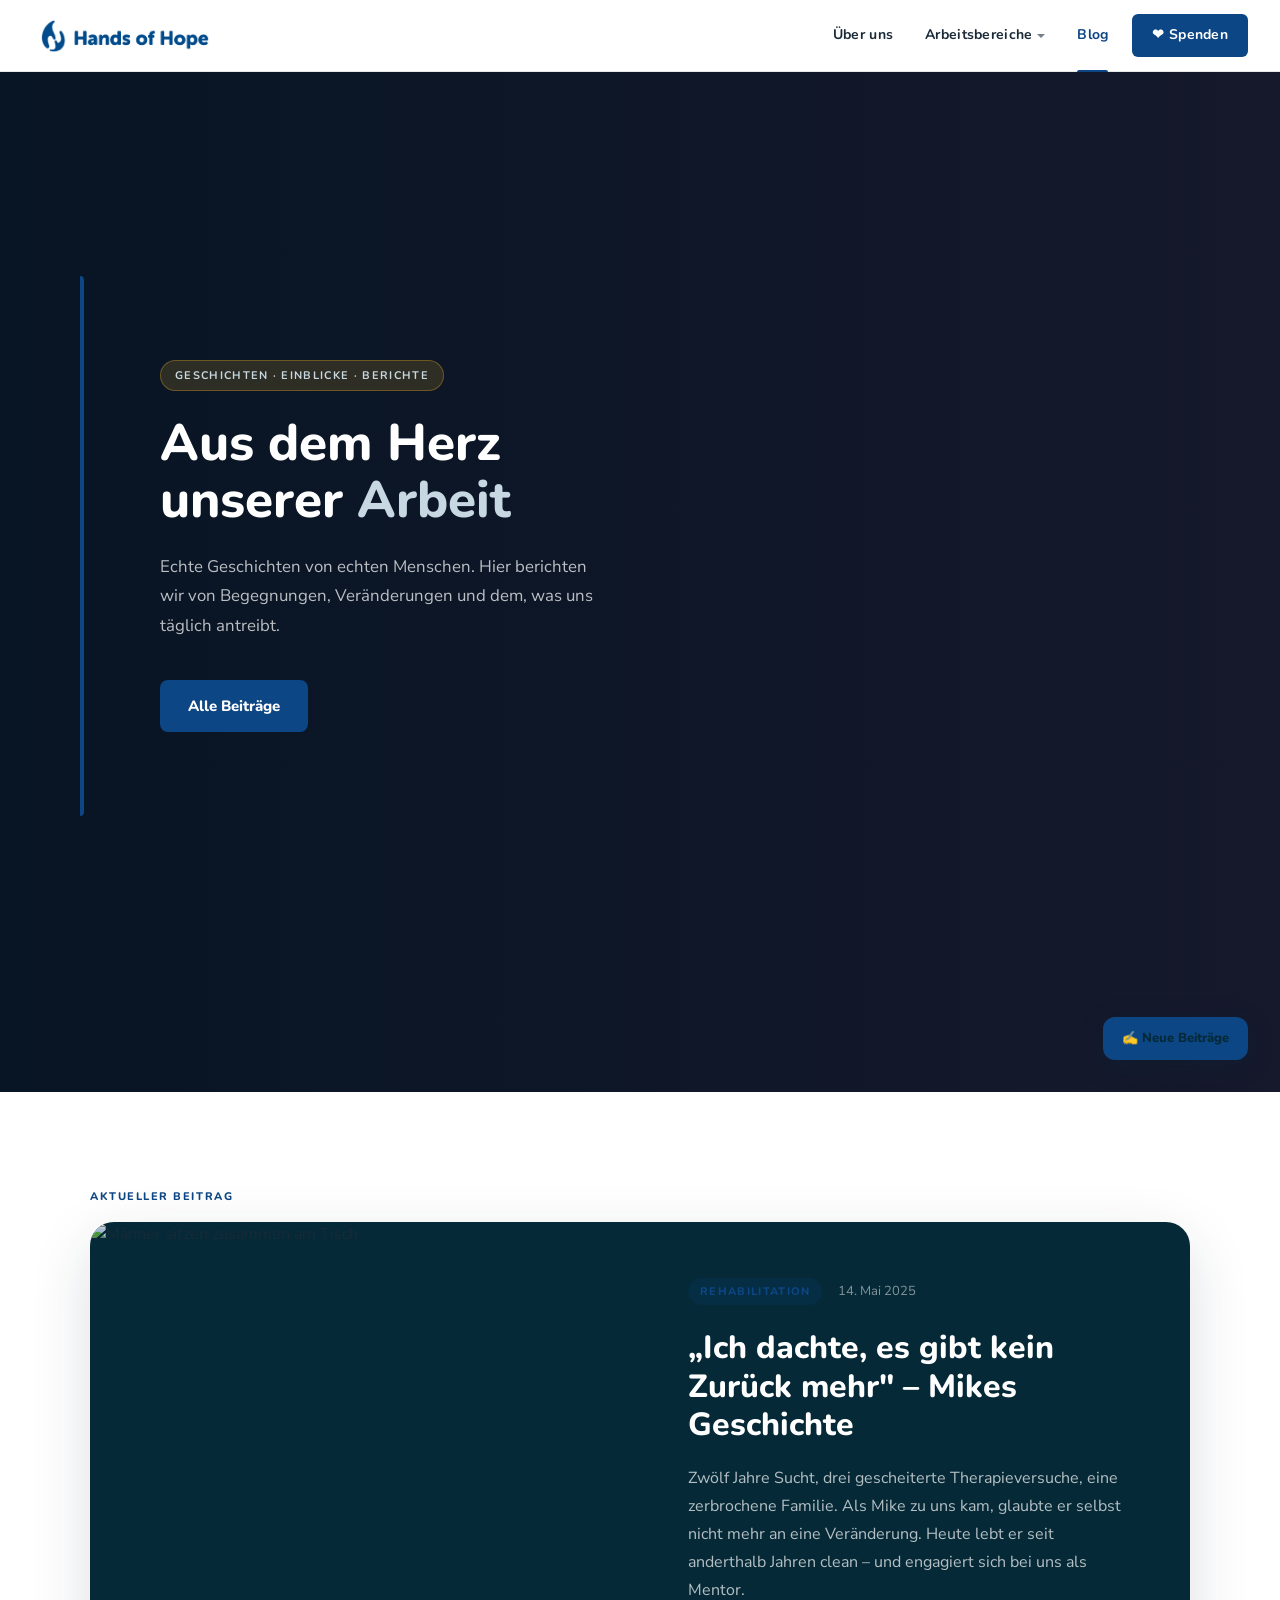
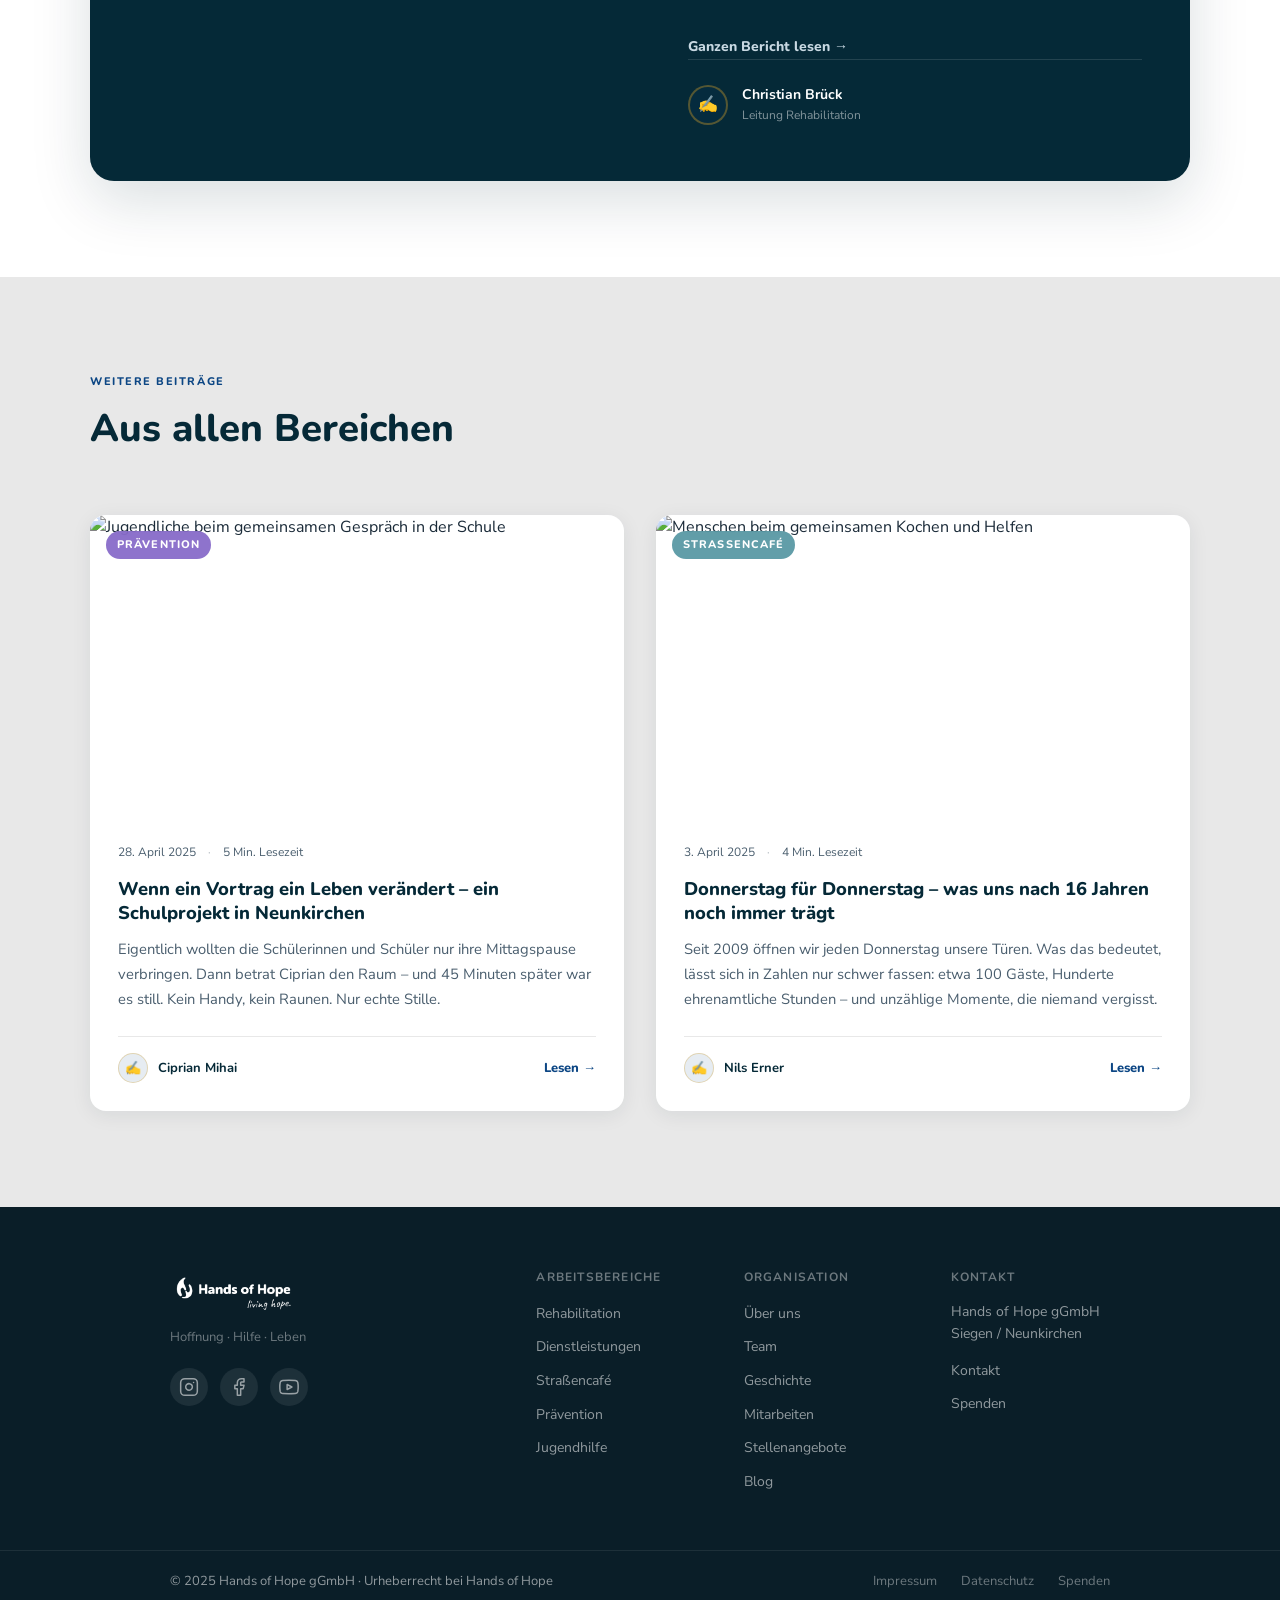
==== commit 1ab3aff7: "Full-bleed hero image on desktop and mobile - sections.css: hero switches from 2-col grid to positio" ====
--- a/blog/index.html
+++ b/blog/index.html
@@ -78,10 +78,6 @@
     }
     .btn-blog-ghost:hover { background: rgba(255,255,255,0.08); }
     .hero-visual { background: #1a1a2e; }
-    .hero-visual::after {
-      content: ''; position: absolute; inset: 0; z-index: 1;
-      background: linear-gradient(to right, rgba(5,41,55,0.55) 0%, rgba(5,41,55,0.08) 100%);
-    }
     .blog-hero-badge {
       position: absolute; bottom: 2rem; right: 2rem; z-index: 2;
       background: var(--blog); color: var(--dark);
@@ -298,7 +294,7 @@
       .featured-photo { min-height: 260px; }
       .posts-grid { grid-template-columns: 1fr; }
       .posts-header { flex-direction: column; align-items: flex-start; }
-      .hero-visual { height: 260px; }
+
     }
     @media (max-width: 600px) {
       .blog-hero-badge { display: none; }
@@ -324,7 +320,7 @@
       <div class="hero-visual" aria-hidden="true">
         <div class="hero-photo-wrap">
           <img
-              src="https://images.unsplash.com/photo-1506794778202-cad84cf45f1d?w=1200&q=80"
+              src="https://images.unsplash.com/photo-1529156069898-49953e39b3ac?w=1200&q=80"
             alt="Menschen in Gemeinschaft"
             loading="eager"
           >
--- a/styles/sections.css
+++ b/styles/sections.css
@@ -11,18 +11,23 @@
 /* ── HERO ── */
 .hero {
   background: var(--dark);
-  min-height: calc(100vh - var(--nav-height));
-  display: grid;
-  grid-template-columns: 1fr 1fr;
-  overflow: hidden;
+  position: relative;
+  min-height: 100vh;
+  overflow: hidden;
+  display: flex;
+  align-items: stretch;
 }
 
 .hero-content {
+  position: relative;
+  z-index: 1;
   display: flex;
   flex-direction: column;
   justify-content: center;
   padding: 5rem 4rem 5rem 5rem;
   color: var(--white);
+  min-height: 100vh;
+  max-width: 700px;
 }
 
 .hero-tag {
@@ -68,7 +73,9 @@
 }
 
 .hero-visual {
-  position: relative;
+  position: absolute;
+  inset: 0;
+  z-index: 0;
   overflow: hidden;
 }
 
@@ -87,10 +94,7 @@
 .hero-photo-overlay {
   position: absolute;
   inset: 0;
-  background: linear-gradient(135deg, rgba(5,41,55,0.45) 0%, rgba(12,70,132,0.28) 100%);
-  display: flex;
-  align-items: center;
-  justify-content: center;
+  background: linear-gradient(to right, rgba(5,20,35,0.88) 0%, rgba(5,20,35,0.60) 45%, rgba(5,20,35,0.18) 100%);
 }
 
 /* Subpage hero (shorter) */
--- a/styles/responsive.css
+++ b/styles/responsive.css
@@ -22,15 +22,16 @@
   .grid-3 { grid-template-columns: 1fr 1fr; }
   .grid-4 { grid-template-columns: 1fr 1fr; }
 
-  /* Hero */
-  .hero {
-    grid-template-columns: 1fr;
-    min-height: auto;
+  /* Hero – adjust overlay direction and padding for mobile */
+  .hero { min-height: 100svh; }
+  .hero-content {
+    padding: 7rem 2rem 4rem;
+    min-height: 100svh;
+    max-width: 100%;
   }
-  .hero-content {
-    padding: 3.5rem 2rem 3rem;
+  .hero-photo-overlay {
+    background: linear-gradient(to bottom, rgba(5,20,35,0.55) 0%, rgba(5,20,35,0.85) 70%);
   }
-  .hero-visual { display: none; }
 
   /* Bereiche */
   .bereiche-grid { grid-template-columns: 1fr; }
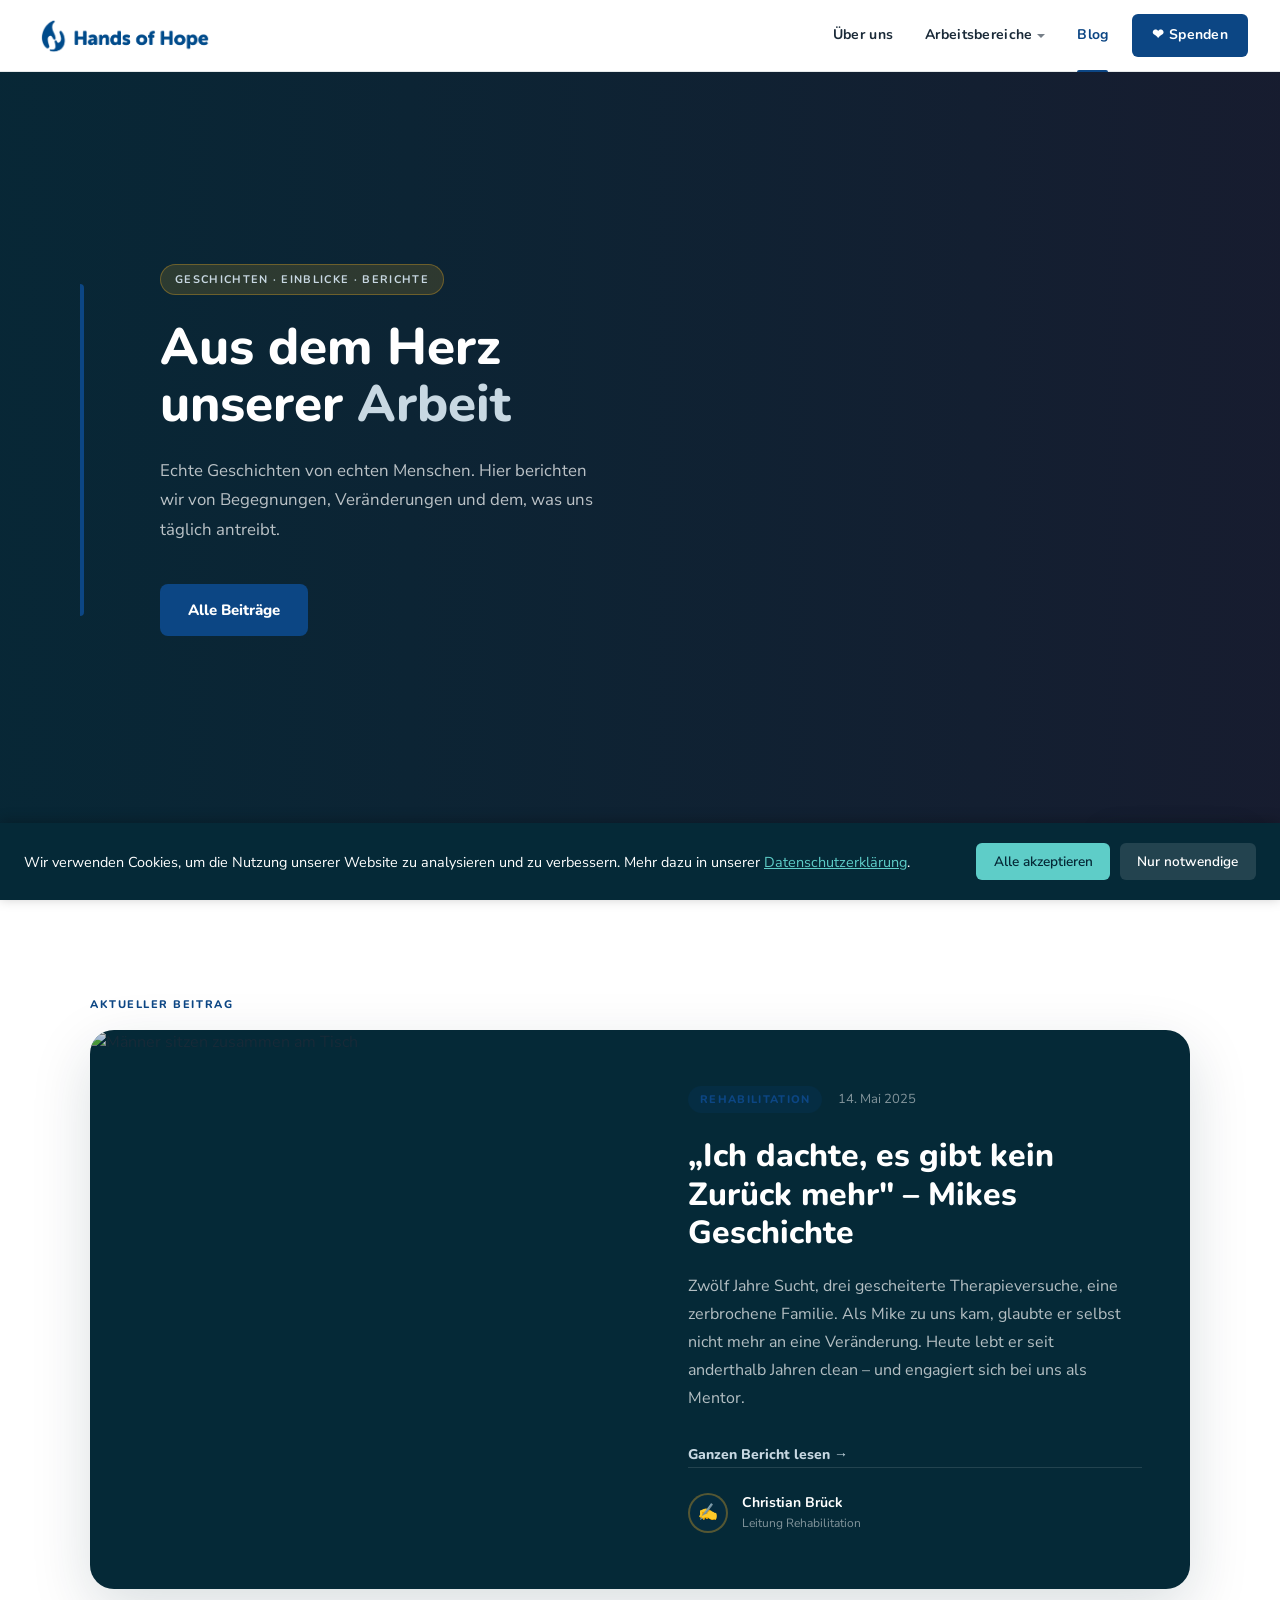
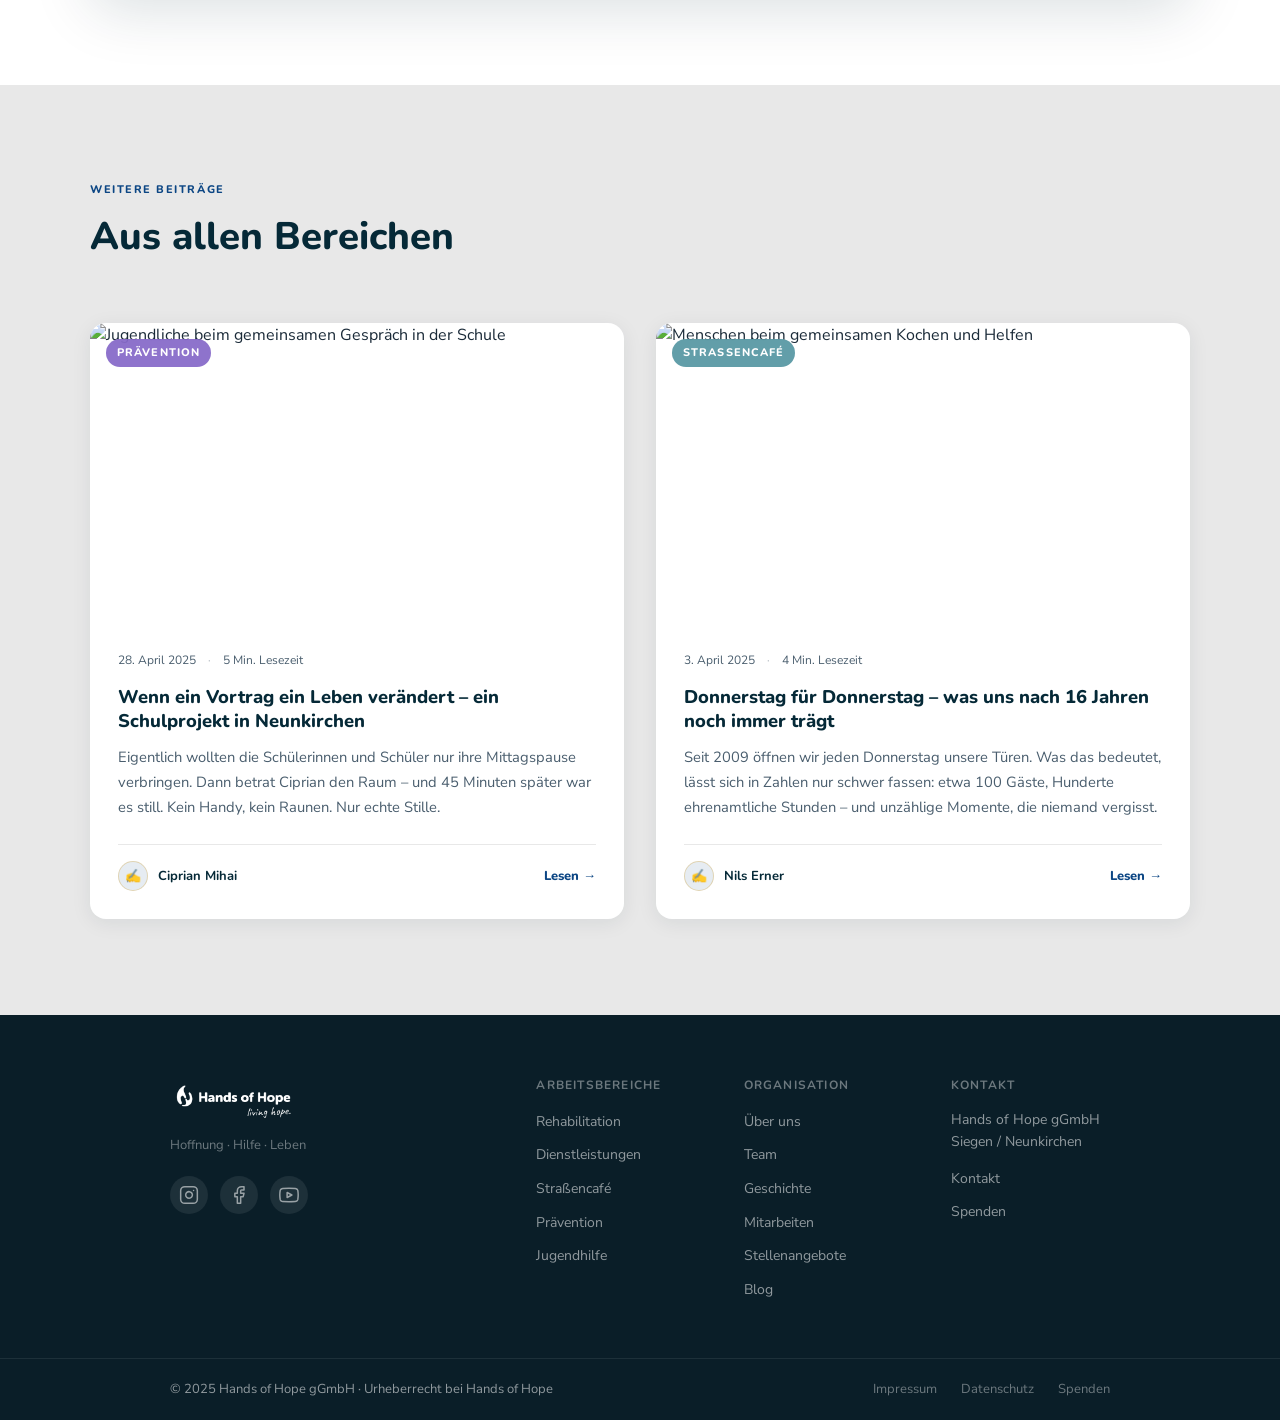
==== commit 65042b9a: "Rename House of Hope → Straßencafé, add team members, cookie banner - Replace all "House of Hope" me" ====
--- a/blog/index.html
+++ b/blog/index.html
@@ -452,5 +452,6 @@
 
   <div data-include="footer"></div>
 
+<script src="../scripts/cookie-banner.js"></script>
 </body>
 </html>
--- a/styles/sections.css
+++ b/styles/sections.css
@@ -12,10 +12,10 @@
 .hero {
   background: var(--dark);
   position: relative;
-  min-height: 100vh;
-  overflow: hidden;
-  display: flex;
-  align-items: stretch;
+  min-height: 100svh;
+  overflow: hidden;
+  display: flex;
+  align-items: center;
 }
 
 .hero-content {
@@ -23,11 +23,11 @@
   z-index: 1;
   display: flex;
   flex-direction: column;
-  justify-content: center;
-  padding: 5rem 4rem 5rem 5rem;
+  justify-content: flex-start;
+  padding: clamp(4rem, 10svh, 7rem) 4rem clamp(4rem, 10svh, 7rem) 5rem;
   color: var(--white);
-  min-height: 100vh;
   max-width: 700px;
+  width: 100%;
 }
 
 .hero-tag {
@@ -94,7 +94,7 @@
 .hero-photo-overlay {
   position: absolute;
   inset: 0;
-  background: linear-gradient(to right, rgba(5,20,35,0.88) 0%, rgba(5,20,35,0.60) 45%, rgba(5,20,35,0.18) 100%);
+  background: linear-gradient(to right, rgba(5,41,55,0.88) 0%, rgba(5,41,55,0.58) 45%, rgba(5,41,55,0.15) 100%);
 }
 
 /* Subpage hero (shorter) */
--- a/styles/responsive.css
+++ b/styles/responsive.css
@@ -22,15 +22,13 @@
   .grid-3 { grid-template-columns: 1fr 1fr; }
   .grid-4 { grid-template-columns: 1fr 1fr; }
 
-  /* Hero – adjust overlay direction and padding for mobile */
-  .hero { min-height: 100svh; }
+  /* Hero – mobile padding and overlay direction */
   .hero-content {
-    padding: 7rem 2rem 4rem;
-    min-height: 100svh;
+    padding: clamp(4rem, 10svh, 6rem) 1.5rem clamp(3rem, 8svh, 5rem) 1.5rem;
     max-width: 100%;
   }
   .hero-photo-overlay {
-    background: linear-gradient(to bottom, rgba(5,20,35,0.55) 0%, rgba(5,20,35,0.85) 70%);
+    background: linear-gradient(to bottom, rgba(5,41,55,0.45) 0%, rgba(5,41,55,0.85) 70%);
   }
 
   /* Bereiche */
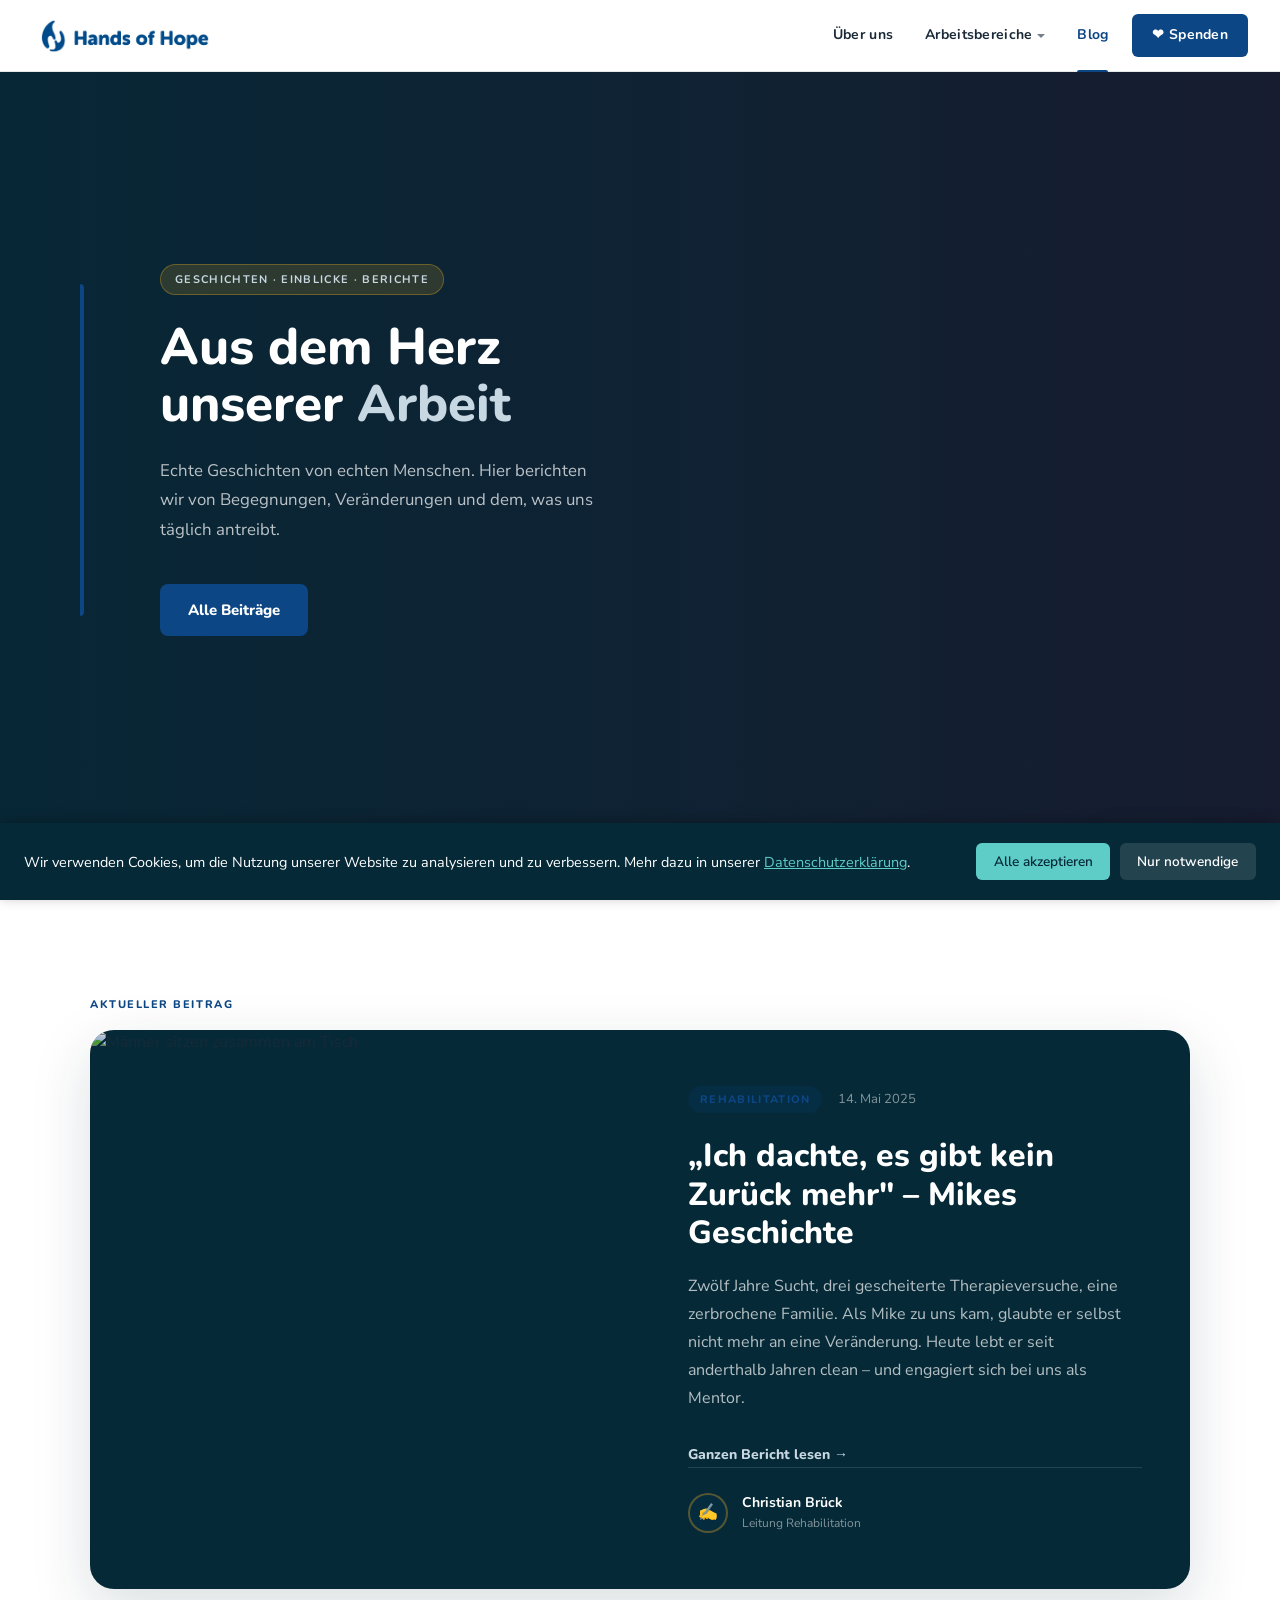
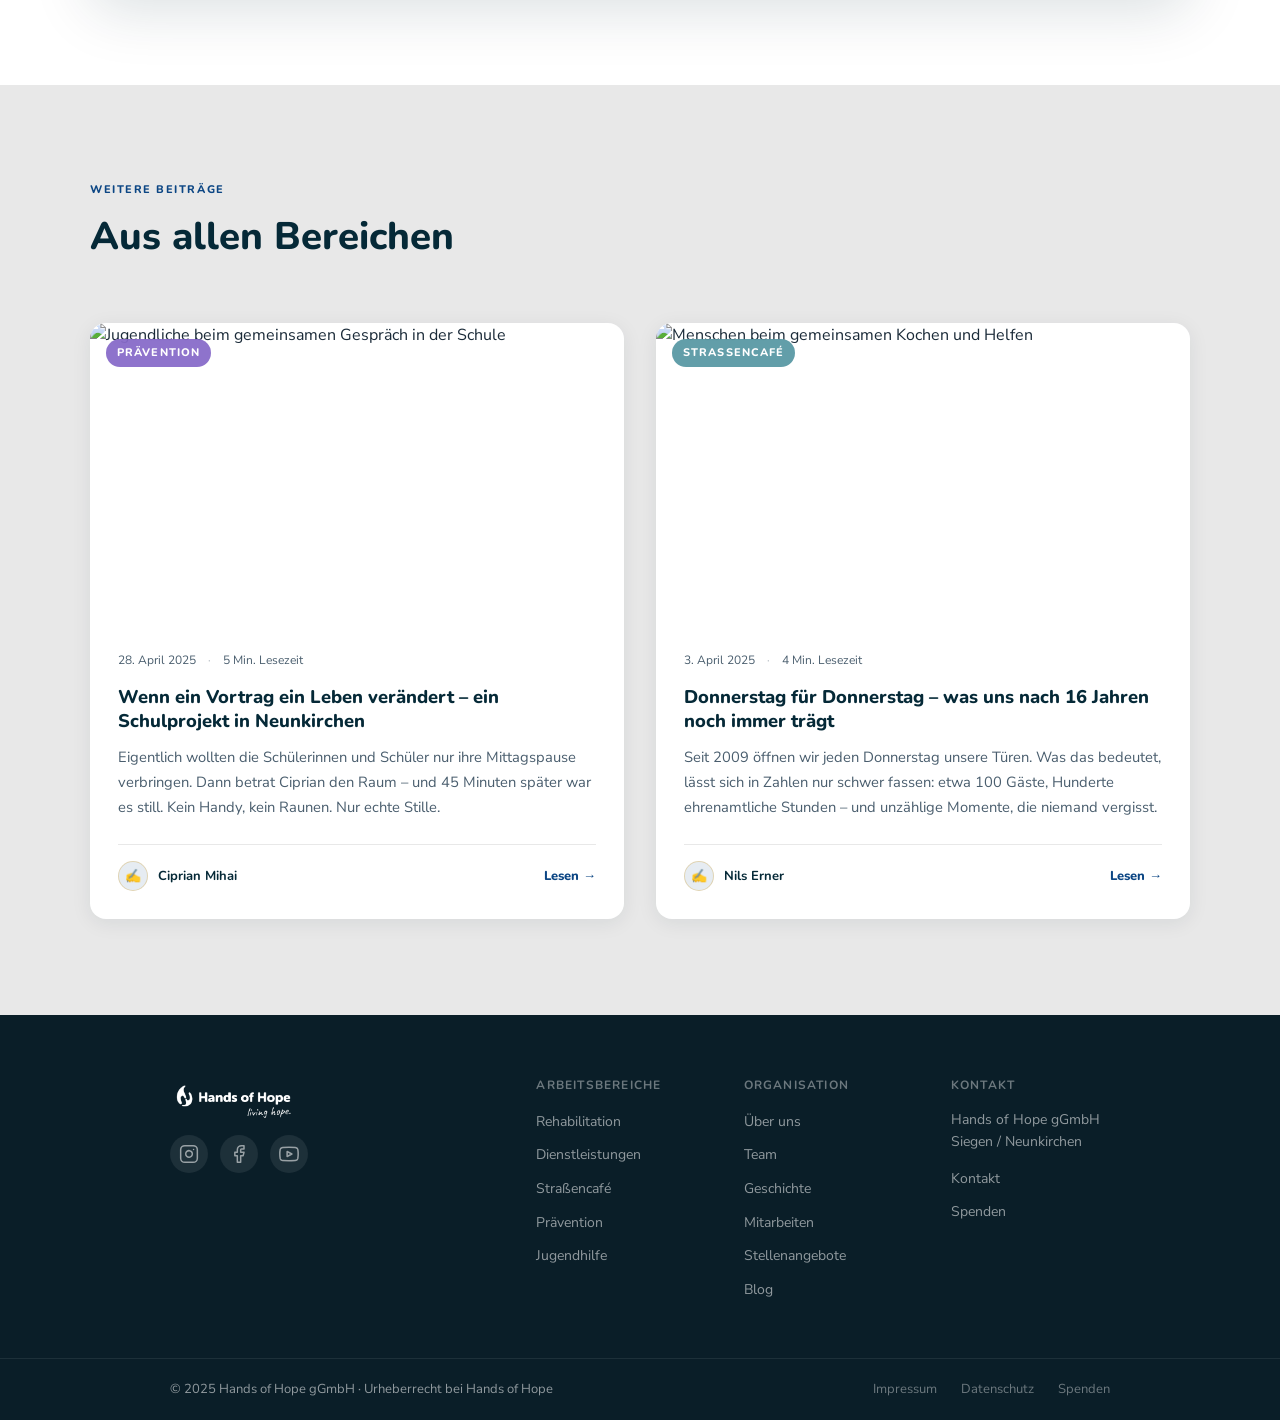
==== commit 2d0af86e: "Add first example blog post: Mikes Geschichte (Rehabilitation) - New page: blog/mikes-geschichte/ind" ====
--- a/blog/index.html
+++ b/blog/index.html
@@ -336,7 +336,7 @@
       <div class="featured-inner">
 
         <div class="blog-label reveal">Aktueller Beitrag</div>
-        <a href="#" class="featured-card reveal">
+        <a href="mikes-geschichte/" class="featured-card reveal">
           <div class="featured-photo">
             <img
               src="https://images.unsplash.com/photo-1506794778202-cad84cf45f1d?w=1200&q=80"
--- a/styles/navigation.css
+++ b/styles/navigation.css
@@ -14,7 +14,11 @@
   display: flex;
   align-items: center;
   justify-content: space-between;
-  transition: box-shadow var(--transition);
+  transition: box-shadow var(--transition), transform 0.3s ease;
+}
+
+body > nav.nav-hidden {
+  transform: translateY(-100%);
 }
 
 body > nav.scrolled {
@@ -143,11 +147,19 @@
   font-size: 13.5px;
   color: var(--text);
   transition: background var(--transition), color var(--transition);
+  border-left: 3px solid transparent;
 }
 
 .nav-dropdown li a:hover {
   background: var(--light-bg);
   color: var(--blue);
+}
+
+.nav-dropdown li a.active {
+  color: var(--blue);
+  font-weight: 700;
+  background: rgba(12,70,132,0.05);
+  border-left-color: var(--blue);
 }
 
 /* dropdown arrow indicator */
